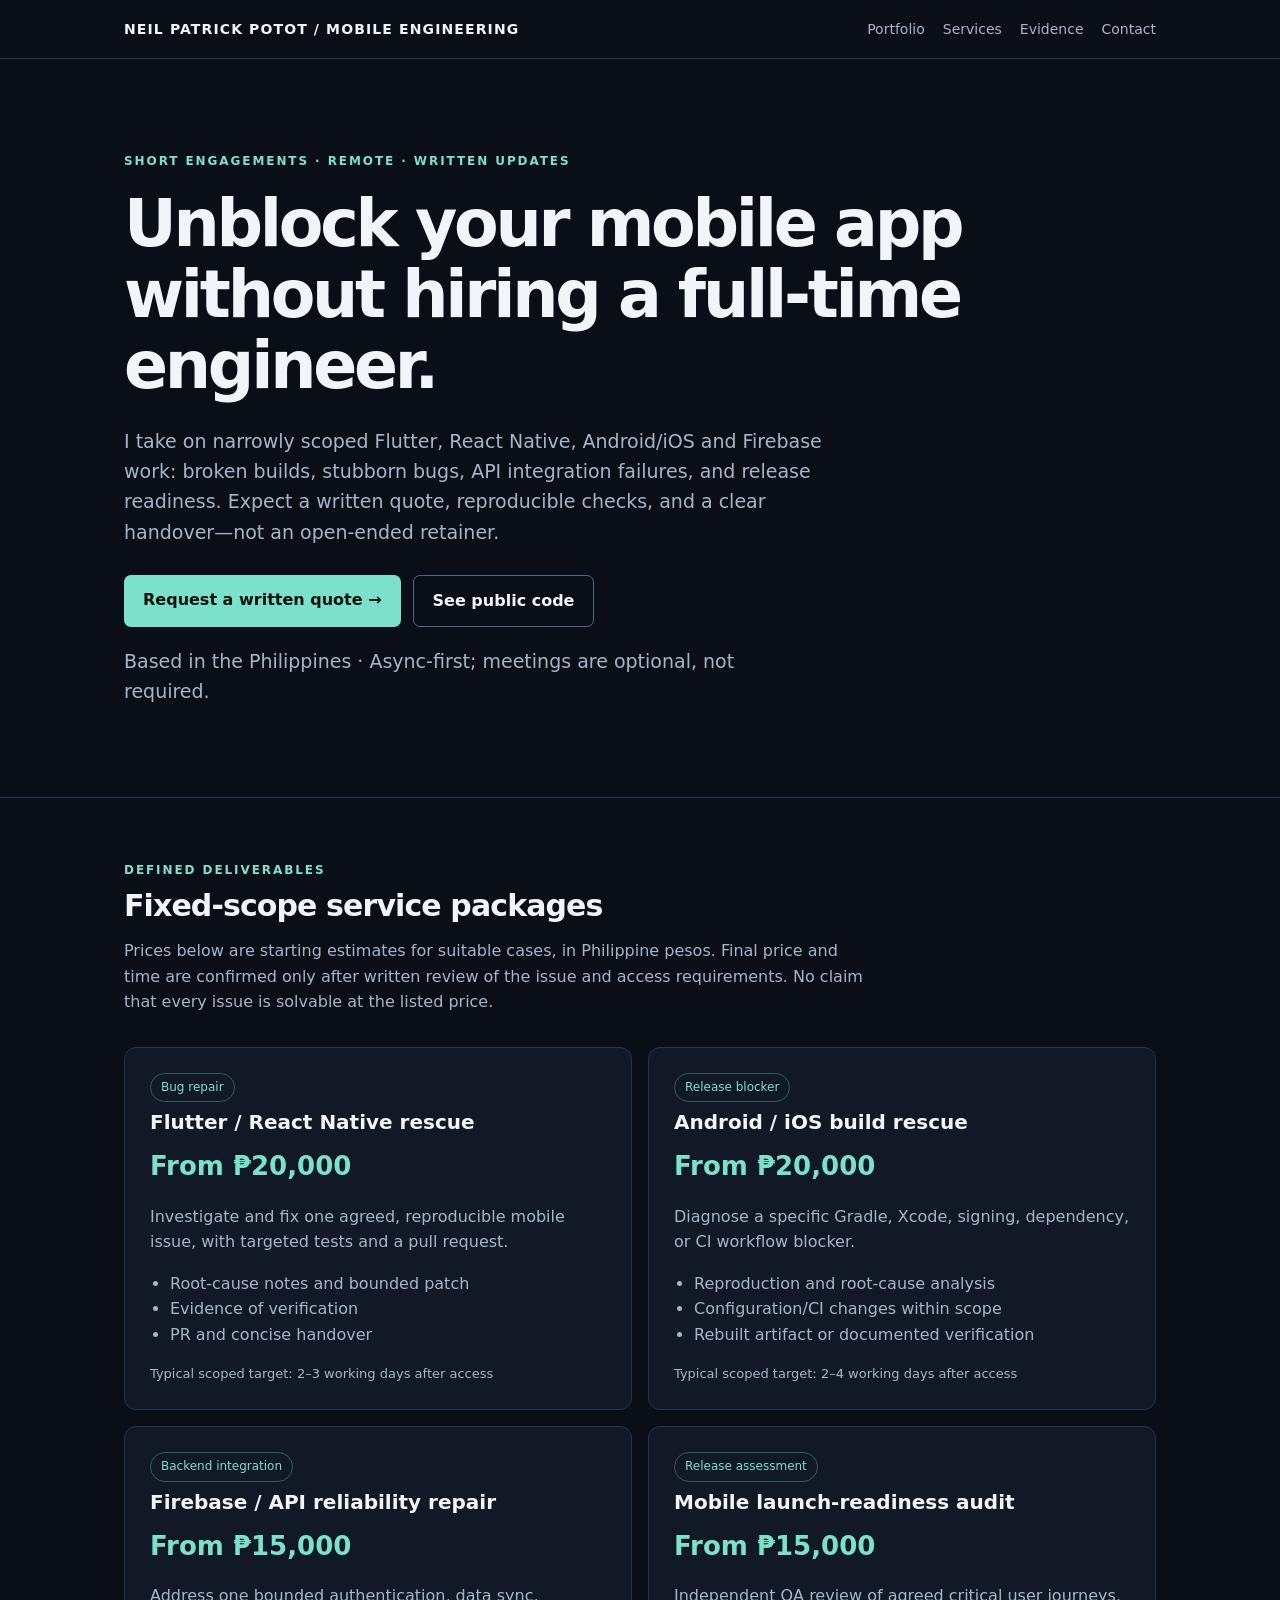
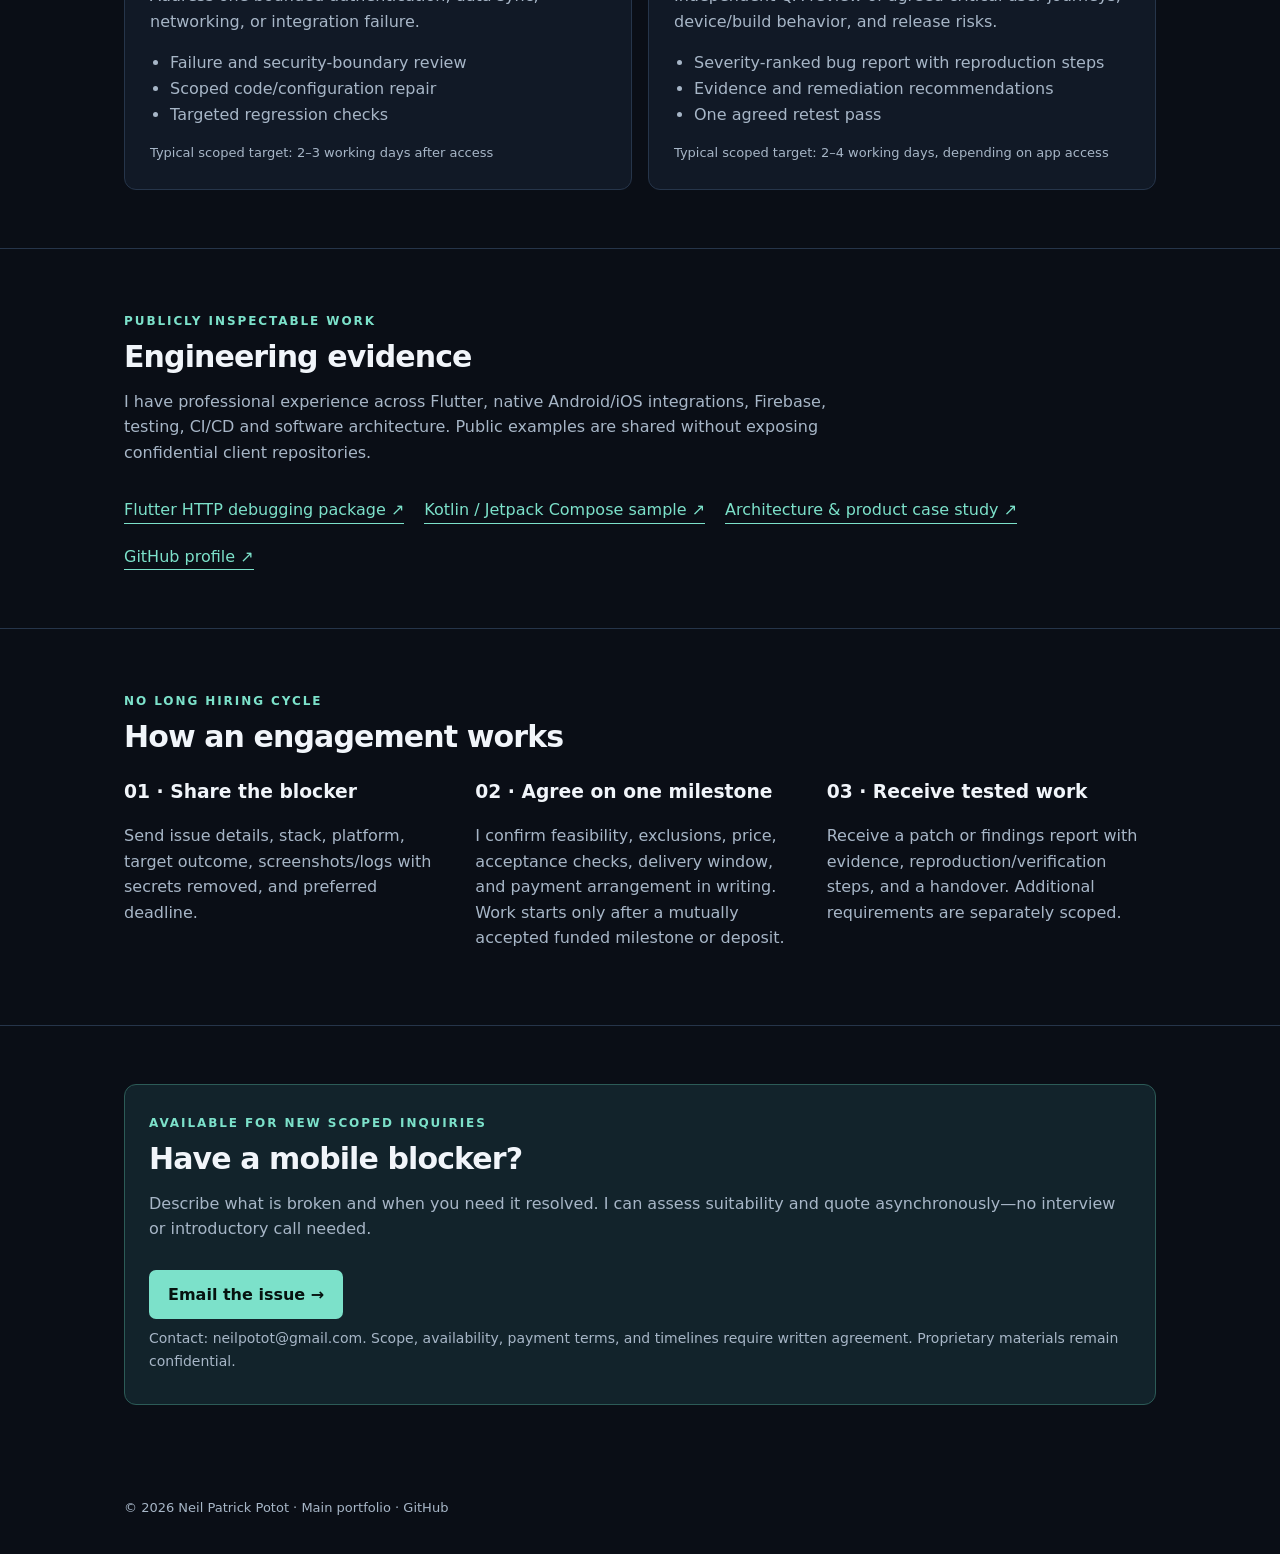
==== services.html @ a9162a9f "Add fixed-price mobile engineering service landing page" ====
<!doctype html>
<html lang="en">
<head>
<meta charset="utf-8"><meta name="viewport" content="width=device-width,initial-scale=1">
<title>Mobile App Rescue & Release Services — Neil Patrick Potot</title>
<meta name="description" content="Fixed-scope Flutter, React Native, Firebase and Android/iOS build troubleshooting. Async-first collaboration with written quotes, tested fixes, and clear handovers.">
<meta property="og:title" content="Mobile App Rescue & Release Services — Neil Patrick Potot"><meta property="og:description" content="Fixed-price mobile debugging, release rescue, Firebase/API repairs and launch QA. Written scoping, tested deliverables, no meetings necessary.">
<style>
:root{color-scheme:dark;--bg:#0a0e16;--panel:#111926;--muted:#a7b6c7;--line:#26354a;--accent:#7ce1ca;--white:#f1f5fa}
*{box-sizing:border-box}html{scroll-behavior:smooth}body{margin:0;background:var(--bg);color:var(--white);font:16px/1.6 system-ui,-apple-system,BlinkMacSystemFont,Segoe UI,sans-serif}a{color:inherit;text-decoration:none}a:hover{text-decoration:underline}.wrap{max-width:1080px;margin:auto;padding:0 24px}.top{border-bottom:1px solid var(--line);padding:18px 0}.top .wrap{display:flex;justify-content:space-between;gap:20px;align-items:center}.brand{font-size:14px;font-weight:800;letter-spacing:.08em}.topnav{display:flex;gap:18px;font-size:14px;color:var(--muted)}.eyebrow{text-transform:uppercase;letter-spacing:.16em;color:var(--accent);font-size:12px;font-weight:700}.hero{padding:88px 0 72px}.hero h1{font-size:clamp(36px,6vw,65px);max-width:870px;line-height:1.09;letter-spacing:-.05em;margin:16px 0 24px}.hero p{font-size:19px;max-width:700px;color:var(--muted)}.buttons{display:flex;gap:12px;flex-wrap:wrap;margin-top:28px}.button{display:inline-block;background:var(--accent);color:#06120f!important;border-radius:7px;padding:12px 19px;font-weight:800}.button.alt{background:transparent;color:var(--white)!important;border:1px solid #57687d}.section{padding:58px 0;border-top:1px solid var(--line)}.section h2{font-size:30px;letter-spacing:-.03em;margin:0 0 8px}.lead{color:var(--muted);max-width:740px;margin:0 0 32px}.grid{display:grid;grid-template-columns:repeat(2,minmax(0,1fr));gap:16px}.service{padding:25px;background:var(--panel);border:1px solid var(--line);border-radius:12px}.service h3{font-size:20px;margin:4px 0 8px}.price{color:var(--accent);font-size:26px;font-weight:800}.service p,.service li{color:var(--muted)}.service ul{padding-left:20px}.meta{color:var(--muted);font-size:13px}.pill{display:inline-block;border:1px solid #345e58;border-radius:30px;color:var(--accent);font-size:12px;padding:4px 10px}.proof{display:flex;gap:20px;flex-wrap:wrap}.proof a{border-bottom:1px solid var(--accent);color:var(--accent)}.steps{display:grid;grid-template-columns:repeat(3,1fr);gap:22px}.steps p{color:var(--muted)}.steps h3{margin:8px 0}.callout{background:#12232b;border:1px solid #2c5b57;padding:24px;border-radius:12px}.callout p{margin:8px 0;color:var(--muted)}.footer{padding:35px 0;color:var(--muted);font-size:13px}.small{color:var(--muted);font-size:14px} :focus-visible{outline:3px solid var(--accent);outline-offset:3px}
@media(max-width:700px){.hero{padding:62px 0 50px}.grid,.steps{grid-template-columns:1fr}.topnav{gap:12px}.top .wrap{align-items:flex-start;flex-direction:column}.section{padding:38px 0}}
</style>
</head>
<body>
<header class="top"><div class="wrap"><a href="/" class="brand">NEIL PATRICK POTOT / MOBILE ENGINEERING</a><nav class="topnav" aria-label="Navigation"><a href="/">Portfolio</a><a href="#services">Services</a><a href="#proof">Evidence</a><a href="#contact">Contact</a></nav></div></header>
<main>
<section class="hero"><div class="wrap"><span class="eyebrow">Short engagements · Remote · Written updates</span><h1>Unblock your mobile app without hiring a full-time engineer.</h1><p>I take on narrowly scoped Flutter, React Native, Android/iOS and Firebase work: broken builds, stubborn bugs, API integration failures, and release readiness. Expect a written quote, reproducible checks, and a clear handover—not an open-ended retainer.</p><div class="buttons"><a class="button" href="mailto:neilpotot@gmail.com?subject=Mobile%20engineering%20project%20inquiry&body=Hi%20Neil%2C%0A%0AApp%20stack%3A%20%0AIssue%20or%20goal%3A%20%0AError%20message%20or%20reproduction%20steps%3A%20%0ADesired%20deadline%3A%20%0ABudget%20range%3A%20%0A">Request a written quote →</a><a class="button alt" href="https://github.com/Nei1eveN" rel="noopener noreferrer">See public code</a></div><p class="small">Based in the Philippines · Async-first; meetings are optional, not required.</p></div></section>
<section id="services" class="section"><div class="wrap"><span class="eyebrow">Defined deliverables</span><h2>Fixed-scope service packages</h2><p class="lead">Prices below are starting estimates for suitable cases, in Philippine pesos. Final price and time are confirmed only after written review of the issue and access requirements. No claim that every issue is solvable at the listed price.</p><div class="grid">
<article class="service"><span class="pill">Bug repair</span><h3>Flutter / React Native rescue</h3><div class="price">From ₱20,000</div><p>Investigate and fix one agreed, reproducible mobile issue, with targeted tests and a pull request.</p><ul><li>Root-cause notes and bounded patch</li><li>Evidence of verification</li><li>PR and concise handover</li></ul><div class="meta">Typical scoped target: 2–3 working days after access</div></article>
<article class="service"><span class="pill">Release blocker</span><h3>Android / iOS build rescue</h3><div class="price">From ₱20,000</div><p>Diagnose a specific Gradle, Xcode, signing, dependency, or CI workflow blocker.</p><ul><li>Reproduction and root-cause analysis</li><li>Configuration/CI changes within scope</li><li>Rebuilt artifact or documented verification</li></ul><div class="meta">Typical scoped target: 2–4 working days after access</div></article>
<article class="service"><span class="pill">Backend integration</span><h3>Firebase / API reliability repair</h3><div class="price">From ₱15,000</div><p>Address one bounded authentication, data sync, networking, or integration failure.</p><ul><li>Failure and security-boundary review</li><li>Scoped code/configuration repair</li><li>Targeted regression checks</li></ul><div class="meta">Typical scoped target: 2–3 working days after access</div></article>
<article class="service"><span class="pill">Release assessment</span><h3>Mobile launch-readiness audit</h3><div class="price">From ₱15,000</div><p>Independent QA review of agreed critical user journeys, device/build behavior, and release risks.</p><ul><li>Severity-ranked bug report with reproduction steps</li><li>Evidence and remediation recommendations</li><li>One agreed retest pass</li></ul><div class="meta">Typical scoped target: 2–4 working days, depending on app access</div></article>
</div></div></section>
<section id="proof" class="section"><div class="wrap"><span class="eyebrow">Publicly inspectable work</span><h2>Engineering evidence</h2><p class="lead">I have professional experience across Flutter, native Android/iOS integrations, Firebase, testing, CI/CD and software architecture. Public examples are shared without exposing confidential client repositories.</p><div class="proof"><a href="https://github.com/Nei1eveN/network_inspector" rel="noopener noreferrer">Flutter HTTP debugging package ↗</a><a href="https://github.com/Nei1eveN/Weather-with-Compose" rel="noopener noreferrer">Kotlin / Jetpack Compose sample ↗</a><a href="/" >Architecture & product case study ↗</a><a href="https://github.com/Nei1eveN" rel="noopener noreferrer">GitHub profile ↗</a></div></div></section>
<section class="section"><div class="wrap"><span class="eyebrow">No long hiring cycle</span><h2>How an engagement works</h2><div class="steps"><div><h3>01 · Share the blocker</h3><p>Send issue details, stack, platform, target outcome, screenshots/logs with secrets removed, and preferred deadline.</p></div><div><h3>02 · Agree on one milestone</h3><p>I confirm feasibility, exclusions, price, acceptance checks, delivery window, and payment arrangement in writing. Work starts only after a mutually accepted funded milestone or deposit.</p></div><div><h3>03 · Receive tested work</h3><p>Receive a patch or findings report with evidence, reproduction/verification steps, and a handover. Additional requirements are separately scoped.</p></div></div></div></section>
<section id="contact" class="section"><div class="wrap"><div class="callout"><span class="eyebrow">Available for new scoped inquiries</span><h2>Have a mobile blocker?</h2><p>Describe what is broken and when you need it resolved. I can assess suitability and quote asynchronously—no interview or introductory call needed.</p><div class="buttons"><a class="button" href="mailto:neilpotot@gmail.com?subject=Fixed-price%20mobile%20repair%20inquiry">Email the issue →</a></div><p class="small">Contact: neilpotot@gmail.com. Scope, availability, payment terms, and timelines require written agreement. Proprietary materials remain confidential.</p></div></div></section>
</main><footer class="footer"><div class="wrap">© 2026 Neil Patrick Potot · <a href="/">Main portfolio</a> · <a href="https://github.com/Nei1eveN">GitHub</a></div></footer>
</body></html>
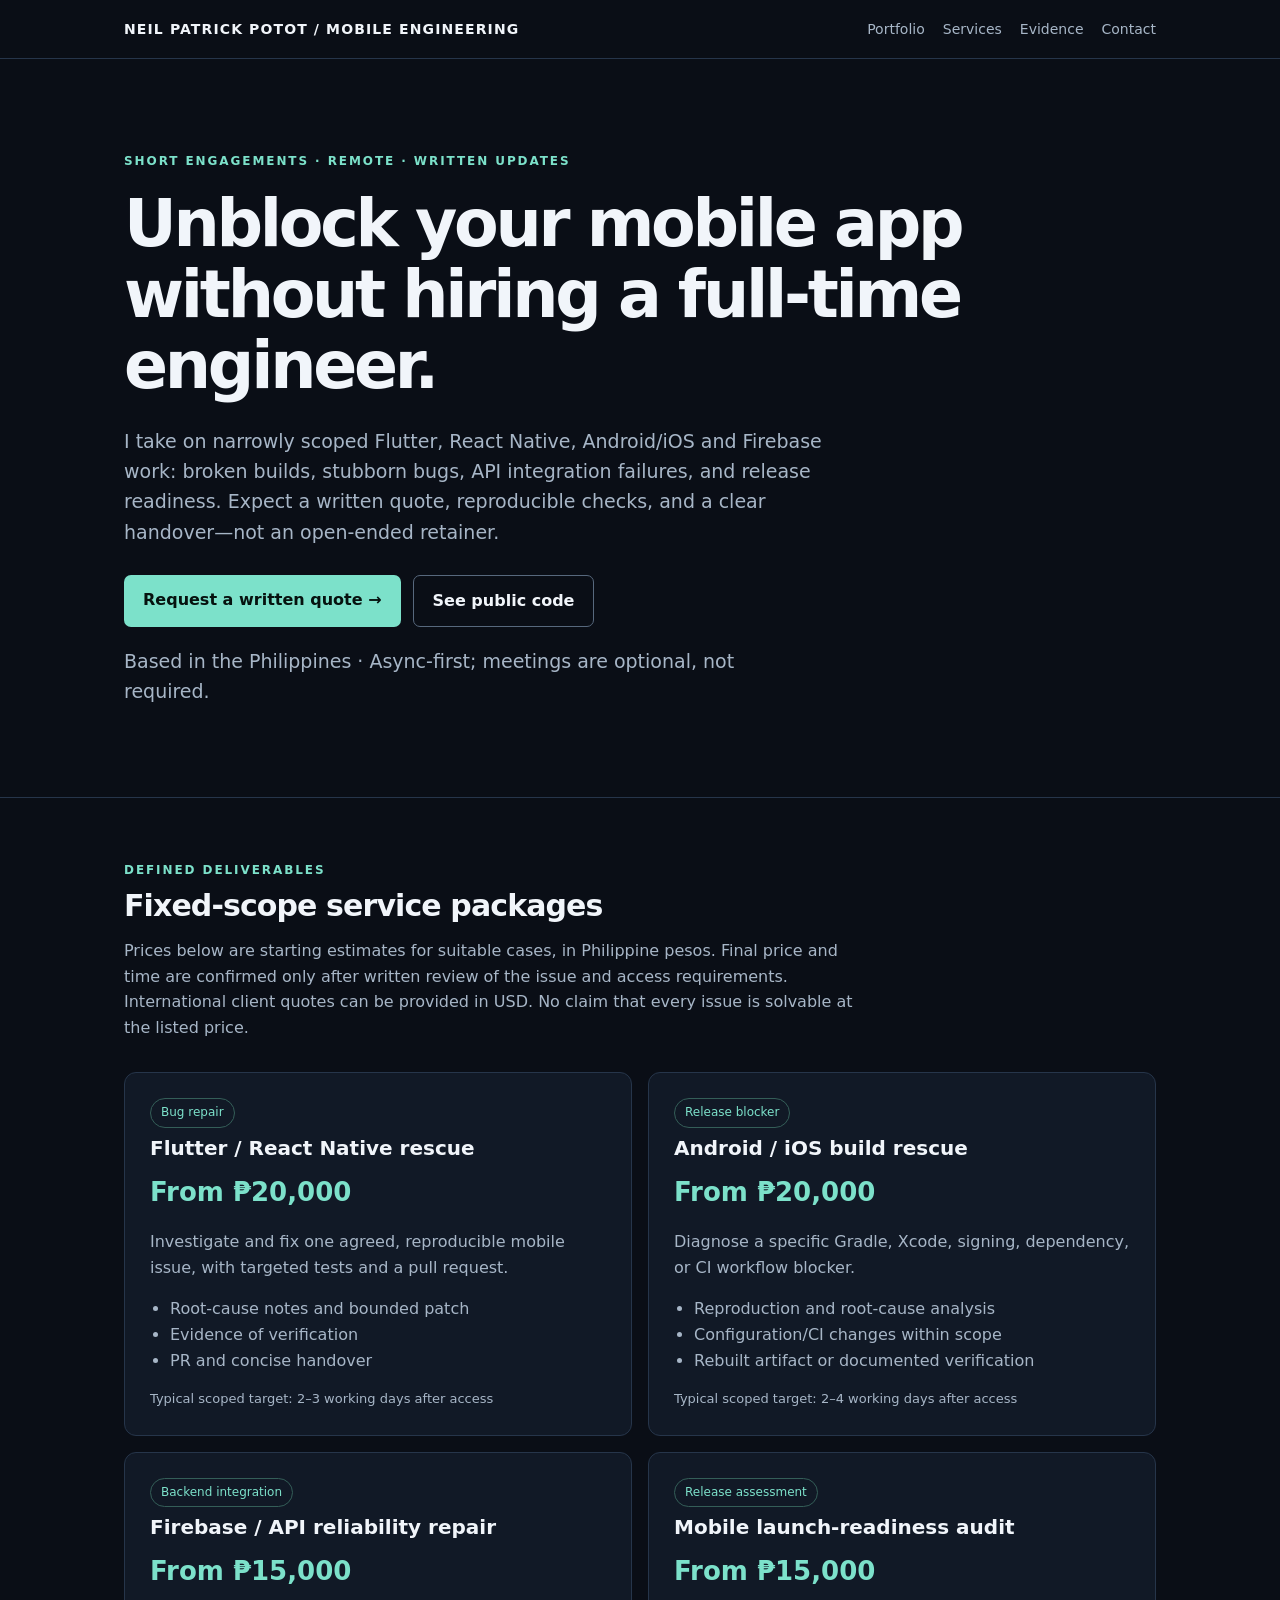
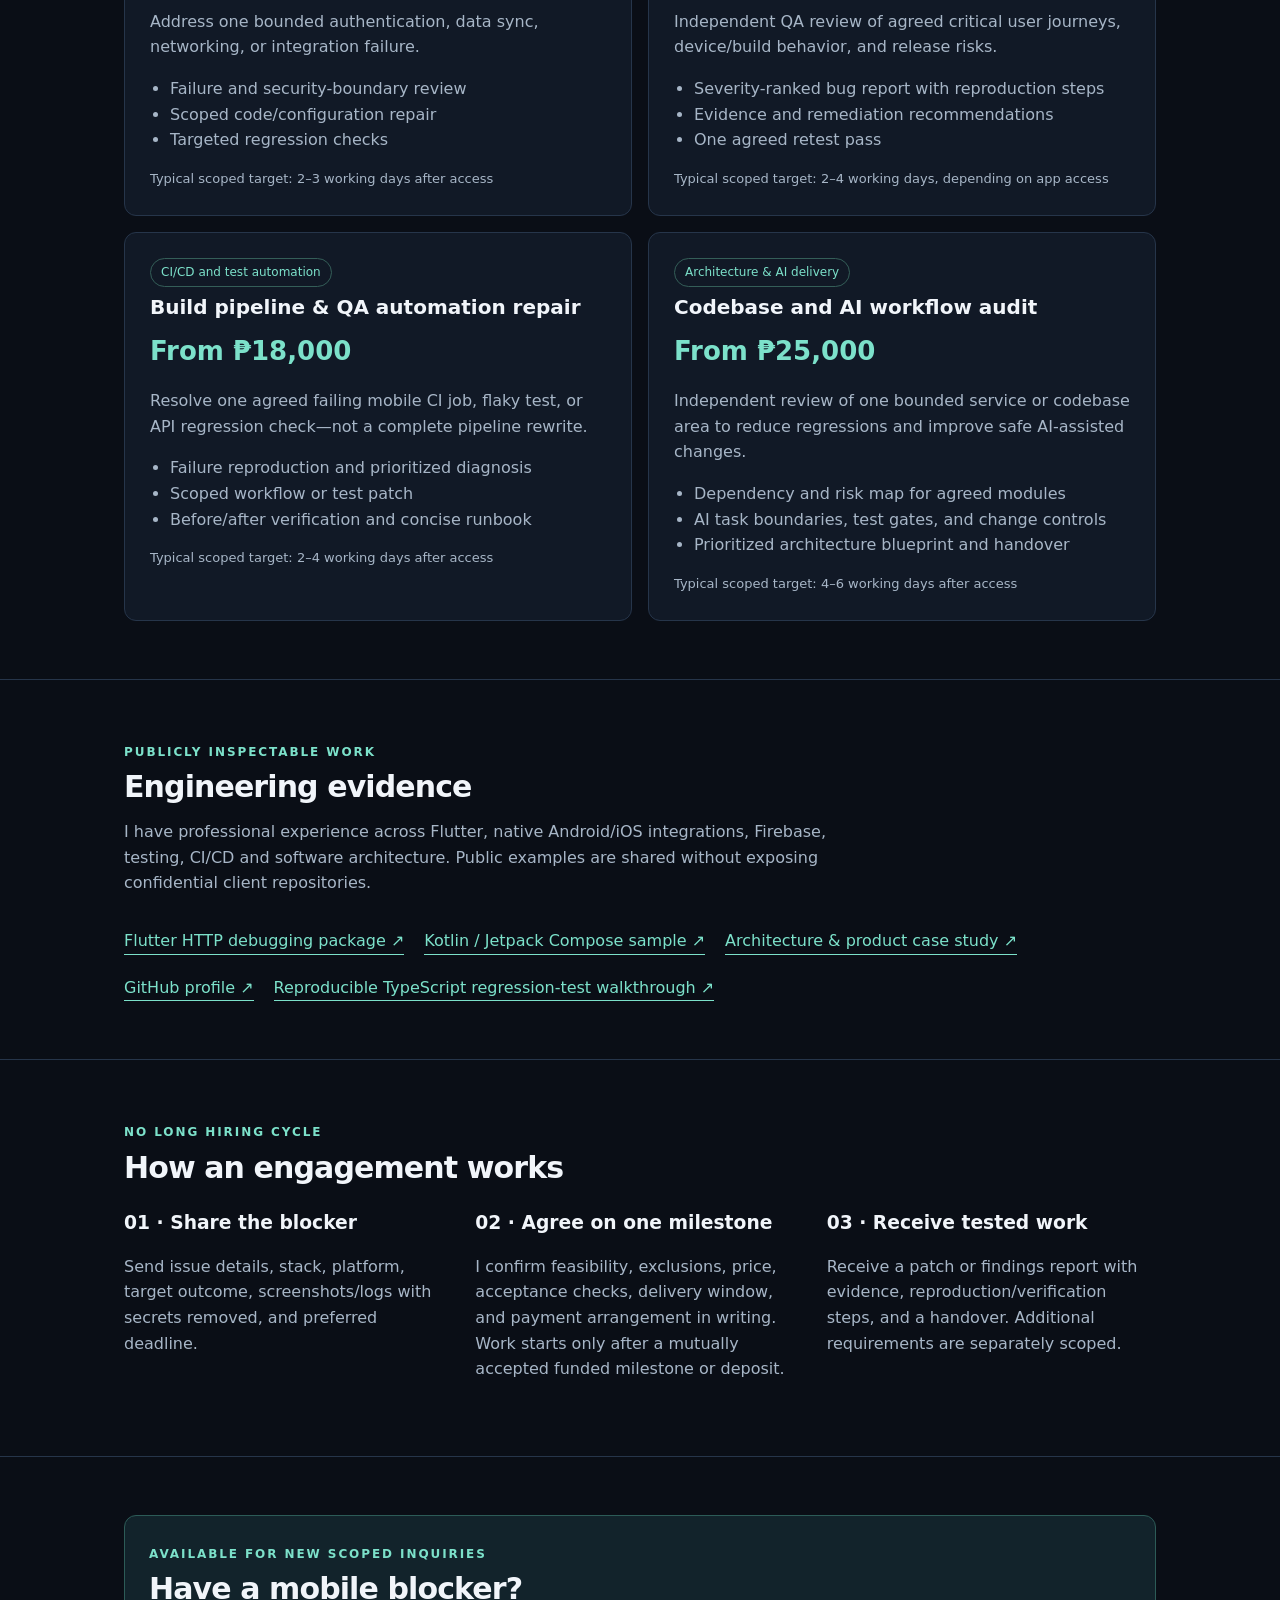
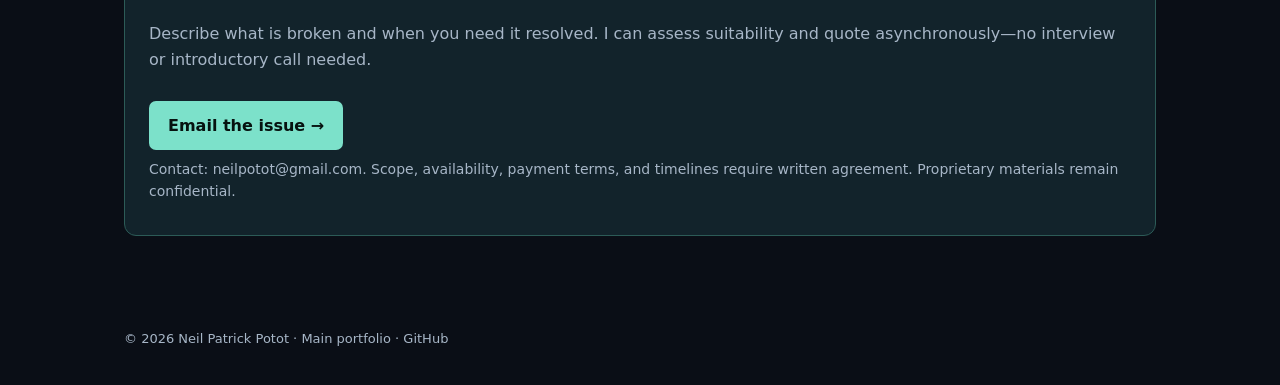
==== commit e9ff4320: "Add bounded CI, QA, and AI architecture audit services" ====
--- a/services.html
+++ b/services.html
@@ -15,13 +15,15 @@
 <header class="top"><div class="wrap"><a href="/" class="brand">NEIL PATRICK POTOT / MOBILE ENGINEERING</a><nav class="topnav" aria-label="Navigation"><a href="/">Portfolio</a><a href="#services">Services</a><a href="#proof">Evidence</a><a href="#contact">Contact</a></nav></div></header>
 <main>
 <section class="hero"><div class="wrap"><span class="eyebrow">Short engagements · Remote · Written updates</span><h1>Unblock your mobile app without hiring a full-time engineer.</h1><p>I take on narrowly scoped Flutter, React Native, Android/iOS and Firebase work: broken builds, stubborn bugs, API integration failures, and release readiness. Expect a written quote, reproducible checks, and a clear handover—not an open-ended retainer.</p><div class="buttons"><a class="button" href="mailto:neilpotot@gmail.com?subject=Mobile%20engineering%20project%20inquiry&body=Hi%20Neil%2C%0A%0AApp%20stack%3A%20%0AIssue%20or%20goal%3A%20%0AError%20message%20or%20reproduction%20steps%3A%20%0ADesired%20deadline%3A%20%0ABudget%20range%3A%20%0A">Request a written quote →</a><a class="button alt" href="https://github.com/Nei1eveN" rel="noopener noreferrer">See public code</a></div><p class="small">Based in the Philippines · Async-first; meetings are optional, not required.</p></div></section>
-<section id="services" class="section"><div class="wrap"><span class="eyebrow">Defined deliverables</span><h2>Fixed-scope service packages</h2><p class="lead">Prices below are starting estimates for suitable cases, in Philippine pesos. Final price and time are confirmed only after written review of the issue and access requirements. No claim that every issue is solvable at the listed price.</p><div class="grid">
+<section id="services" class="section"><div class="wrap"><span class="eyebrow">Defined deliverables</span><h2>Fixed-scope service packages</h2><p class="lead">Prices below are starting estimates for suitable cases, in Philippine pesos. Final price and time are confirmed only after written review of the issue and access requirements. International client quotes can be provided in USD. No claim that every issue is solvable at the listed price.</p><div class="grid">
 <article class="service"><span class="pill">Bug repair</span><h3>Flutter / React Native rescue</h3><div class="price">From ₱20,000</div><p>Investigate and fix one agreed, reproducible mobile issue, with targeted tests and a pull request.</p><ul><li>Root-cause notes and bounded patch</li><li>Evidence of verification</li><li>PR and concise handover</li></ul><div class="meta">Typical scoped target: 2–3 working days after access</div></article>
 <article class="service"><span class="pill">Release blocker</span><h3>Android / iOS build rescue</h3><div class="price">From ₱20,000</div><p>Diagnose a specific Gradle, Xcode, signing, dependency, or CI workflow blocker.</p><ul><li>Reproduction and root-cause analysis</li><li>Configuration/CI changes within scope</li><li>Rebuilt artifact or documented verification</li></ul><div class="meta">Typical scoped target: 2–4 working days after access</div></article>
 <article class="service"><span class="pill">Backend integration</span><h3>Firebase / API reliability repair</h3><div class="price">From ₱15,000</div><p>Address one bounded authentication, data sync, networking, or integration failure.</p><ul><li>Failure and security-boundary review</li><li>Scoped code/configuration repair</li><li>Targeted regression checks</li></ul><div class="meta">Typical scoped target: 2–3 working days after access</div></article>
 <article class="service"><span class="pill">Release assessment</span><h3>Mobile launch-readiness audit</h3><div class="price">From ₱15,000</div><p>Independent QA review of agreed critical user journeys, device/build behavior, and release risks.</p><ul><li>Severity-ranked bug report with reproduction steps</li><li>Evidence and remediation recommendations</li><li>One agreed retest pass</li></ul><div class="meta">Typical scoped target: 2–4 working days, depending on app access</div></article>
+<article class="service"><span class="pill">CI/CD and test automation</span><h3>Build pipeline &amp; QA automation repair</h3><div class="price">From ₱18,000</div><p>Resolve one agreed failing mobile CI job, flaky test, or API regression check—not a complete pipeline rewrite.</p><ul><li>Failure reproduction and prioritized diagnosis</li><li>Scoped workflow or test patch</li><li>Before/after verification and concise runbook</li></ul><div class="meta">Typical scoped target: 2–4 working days after access</div></article>
+<article class="service"><span class="pill">Architecture &amp; AI delivery</span><h3>Codebase and AI workflow audit</h3><div class="price">From ₱25,000</div><p>Independent review of one bounded service or codebase area to reduce regressions and improve safe AI-assisted changes.</p><ul><li>Dependency and risk map for agreed modules</li><li>AI task boundaries, test gates, and change controls</li><li>Prioritized architecture blueprint and handover</li></ul><div class="meta">Typical scoped target: 4–6 working days after access</div></article>
 </div></div></section>
-<section id="proof" class="section"><div class="wrap"><span class="eyebrow">Publicly inspectable work</span><h2>Engineering evidence</h2><p class="lead">I have professional experience across Flutter, native Android/iOS integrations, Firebase, testing, CI/CD and software architecture. Public examples are shared without exposing confidential client repositories.</p><div class="proof"><a href="https://github.com/Nei1eveN/network_inspector" rel="noopener noreferrer">Flutter HTTP debugging package ↗</a><a href="https://github.com/Nei1eveN/Weather-with-Compose" rel="noopener noreferrer">Kotlin / Jetpack Compose sample ↗</a><a href="/" >Architecture & product case study ↗</a><a href="https://github.com/Nei1eveN" rel="noopener noreferrer">GitHub profile ↗</a></div></div></section>
+<section id="proof" class="section"><div class="wrap"><span class="eyebrow">Publicly inspectable work</span><h2>Engineering evidence</h2><p class="lead">I have professional experience across Flutter, native Android/iOS integrations, Firebase, testing, CI/CD and software architecture. Public examples are shared without exposing confidential client repositories.</p><div class="proof"><a href="https://github.com/Nei1eveN/network_inspector" rel="noopener noreferrer">Flutter HTTP debugging package ↗</a><a href="https://github.com/Nei1eveN/Weather-with-Compose" rel="noopener noreferrer">Kotlin / Jetpack Compose sample ↗</a><a href="/" >Architecture & product case study ↗</a><a href="https://github.com/Nei1eveN" rel="noopener noreferrer">GitHub profile ↗</a><a href="https://gist.github.com/Nei1eveN/249fe51c0214c283dc2c74936aa9841d" rel="noopener noreferrer">Reproducible TypeScript regression-test walkthrough ↗</a></div></div></section>
 <section class="section"><div class="wrap"><span class="eyebrow">No long hiring cycle</span><h2>How an engagement works</h2><div class="steps"><div><h3>01 · Share the blocker</h3><p>Send issue details, stack, platform, target outcome, screenshots/logs with secrets removed, and preferred deadline.</p></div><div><h3>02 · Agree on one milestone</h3><p>I confirm feasibility, exclusions, price, acceptance checks, delivery window, and payment arrangement in writing. Work starts only after a mutually accepted funded milestone or deposit.</p></div><div><h3>03 · Receive tested work</h3><p>Receive a patch or findings report with evidence, reproduction/verification steps, and a handover. Additional requirements are separately scoped.</p></div></div></div></section>
 <section id="contact" class="section"><div class="wrap"><div class="callout"><span class="eyebrow">Available for new scoped inquiries</span><h2>Have a mobile blocker?</h2><p>Describe what is broken and when you need it resolved. I can assess suitability and quote asynchronously—no interview or introductory call needed.</p><div class="buttons"><a class="button" href="mailto:neilpotot@gmail.com?subject=Fixed-price%20mobile%20repair%20inquiry">Email the issue →</a></div><p class="small">Contact: neilpotot@gmail.com. Scope, availability, payment terms, and timelines require written agreement. Proprietary materials remain confidential.</p></div></div></section>
 </main><footer class="footer"><div class="wrap">© 2026 Neil Patrick Potot · <a href="/">Main portfolio</a> · <a href="https://github.com/Nei1eveN">GitHub</a></div></footer>
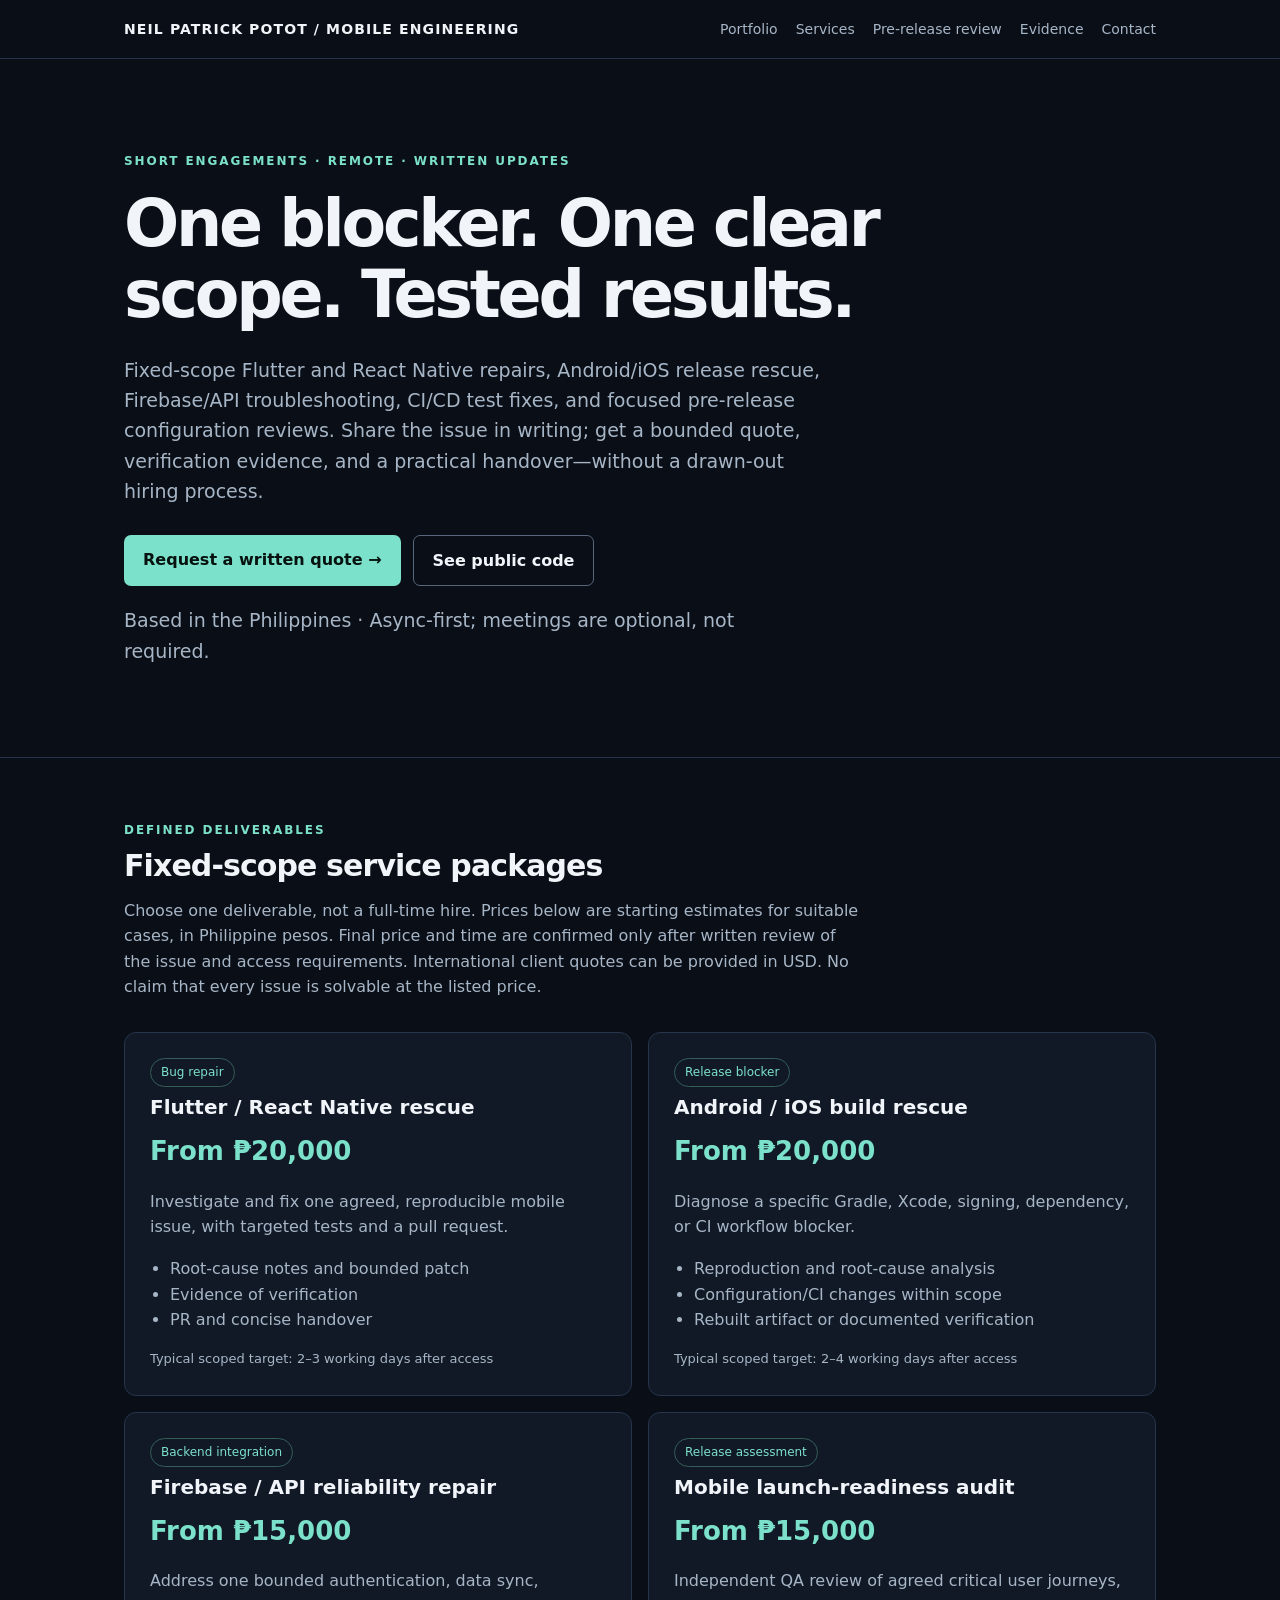
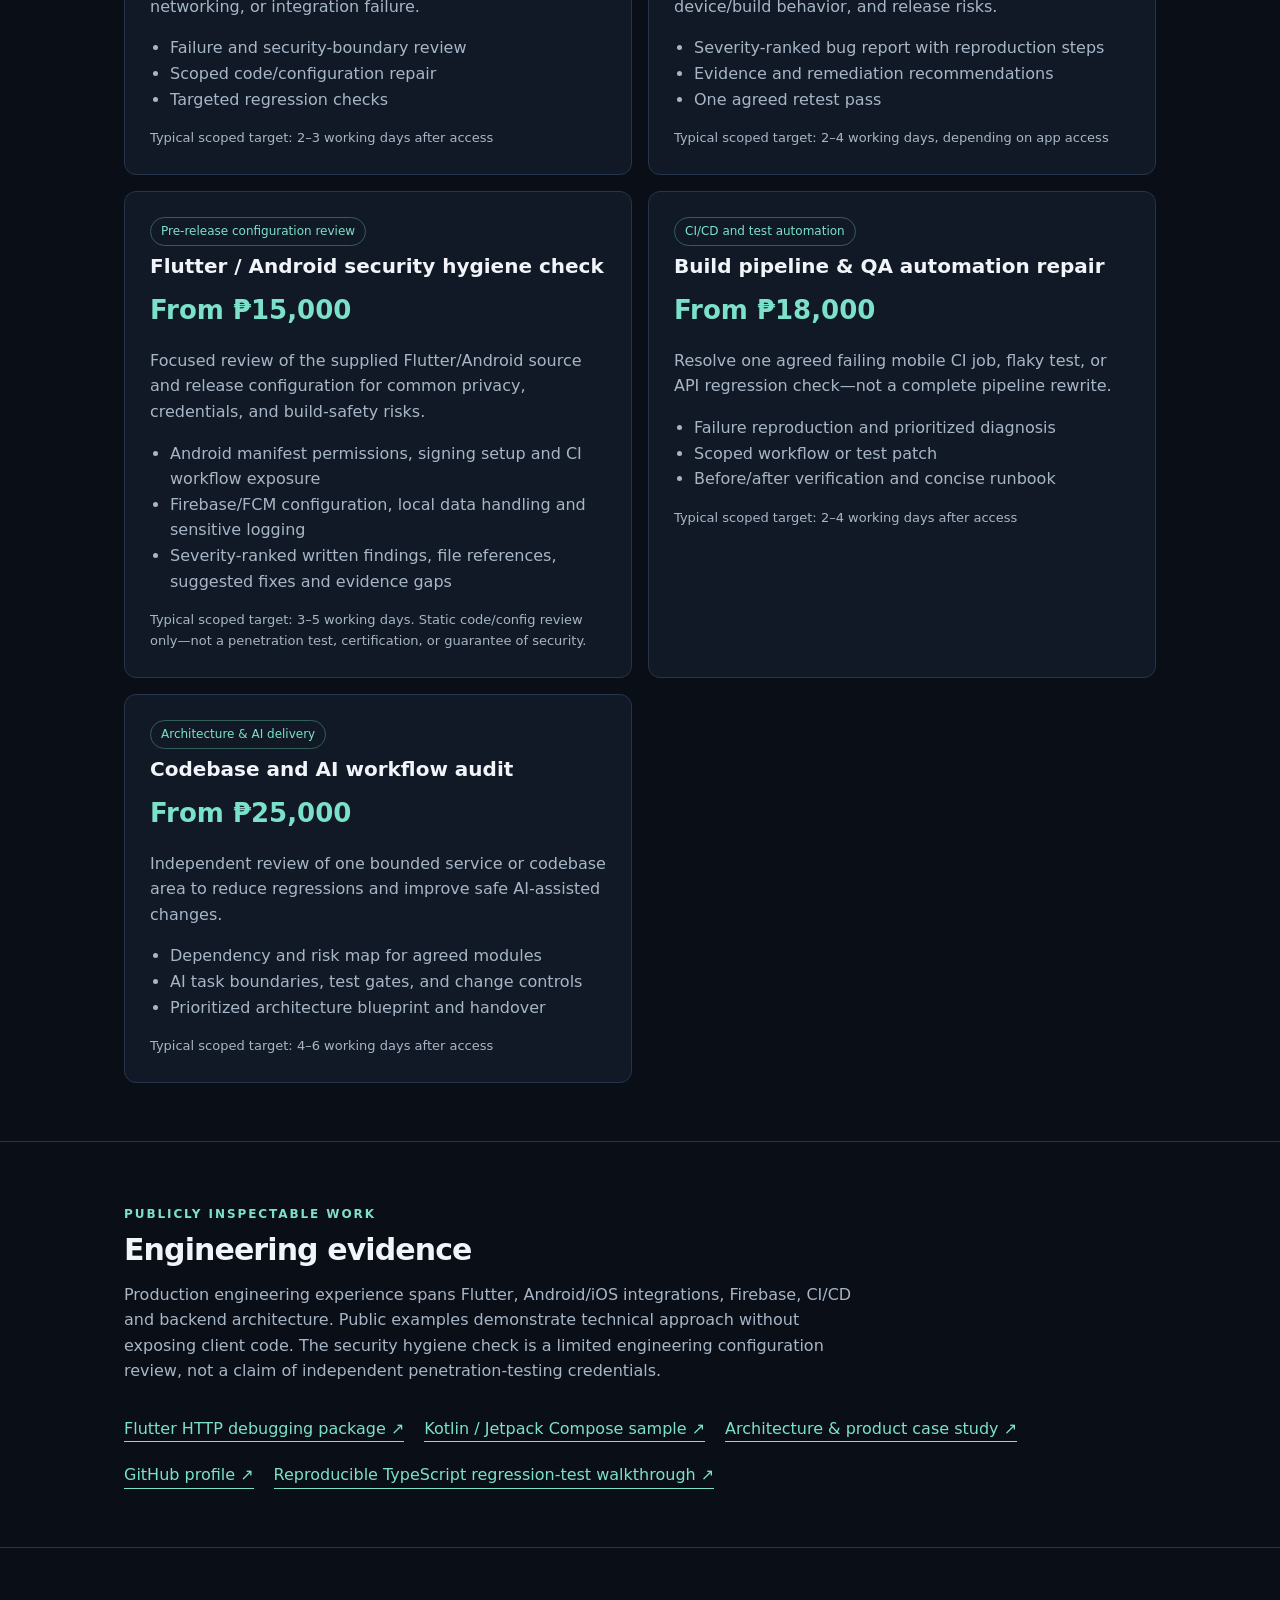
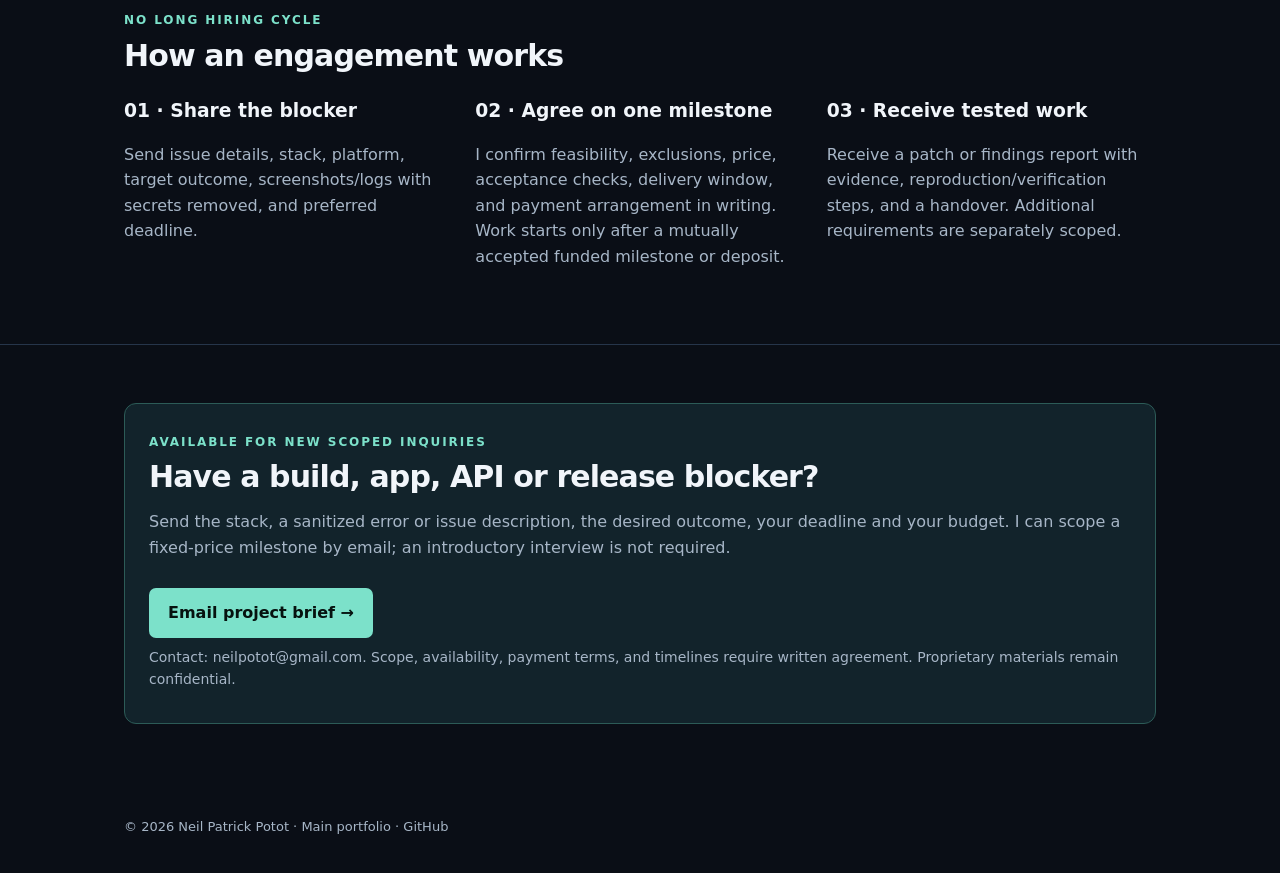
==== commit a8a80f9b: "Add scoped Flutter Android configuration review and clarify offers" ====
--- a/services.html
+++ b/services.html
@@ -2,29 +2,30 @@
 <html lang="en">
 <head>
 <meta charset="utf-8"><meta name="viewport" content="width=device-width,initial-scale=1">
-<title>Mobile App Rescue & Release Services — Neil Patrick Potot</title>
-<meta name="description" content="Fixed-scope Flutter, React Native, Firebase and Android/iOS build troubleshooting. Async-first collaboration with written quotes, tested fixes, and clear handovers.">
-<meta property="og:title" content="Mobile App Rescue & Release Services — Neil Patrick Potot"><meta property="og:description" content="Fixed-price mobile debugging, release rescue, Firebase/API repairs and launch QA. Written scoping, tested deliverables, no meetings necessary.">
+<title>Fixed-Price Flutter, Android, CI/CD &amp; API Engineering — Neil Patrick Potot</title>
+<meta name="description" content="Fixed-price Flutter, Android, Firebase/API, CI/CD and mobile launch-readiness services. Short remote projects, written quotes, tested fixes and handovers.">
+<meta property="og:title" content="Fixed-Price Flutter, Android &amp; CI/CD Services — Neil Patrick Potot"><meta property="og:description" content="Short-scope mobile, CI/CD, Firebase/API and pre-release configuration reviews. Written scoping, documented results, async collaboration.">
 <style>
 :root{color-scheme:dark;--bg:#0a0e16;--panel:#111926;--muted:#a7b6c7;--line:#26354a;--accent:#7ce1ca;--white:#f1f5fa}
-*{box-sizing:border-box}html{scroll-behavior:smooth}body{margin:0;background:var(--bg);color:var(--white);font:16px/1.6 system-ui,-apple-system,BlinkMacSystemFont,Segoe UI,sans-serif}a{color:inherit;text-decoration:none}a:hover{text-decoration:underline}.wrap{max-width:1080px;margin:auto;padding:0 24px}.top{border-bottom:1px solid var(--line);padding:18px 0}.top .wrap{display:flex;justify-content:space-between;gap:20px;align-items:center}.brand{font-size:14px;font-weight:800;letter-spacing:.08em}.topnav{display:flex;gap:18px;font-size:14px;color:var(--muted)}.eyebrow{text-transform:uppercase;letter-spacing:.16em;color:var(--accent);font-size:12px;font-weight:700}.hero{padding:88px 0 72px}.hero h1{font-size:clamp(36px,6vw,65px);max-width:870px;line-height:1.09;letter-spacing:-.05em;margin:16px 0 24px}.hero p{font-size:19px;max-width:700px;color:var(--muted)}.buttons{display:flex;gap:12px;flex-wrap:wrap;margin-top:28px}.button{display:inline-block;background:var(--accent);color:#06120f!important;border-radius:7px;padding:12px 19px;font-weight:800}.button.alt{background:transparent;color:var(--white)!important;border:1px solid #57687d}.section{padding:58px 0;border-top:1px solid var(--line)}.section h2{font-size:30px;letter-spacing:-.03em;margin:0 0 8px}.lead{color:var(--muted);max-width:740px;margin:0 0 32px}.grid{display:grid;grid-template-columns:repeat(2,minmax(0,1fr));gap:16px}.service{padding:25px;background:var(--panel);border:1px solid var(--line);border-radius:12px}.service h3{font-size:20px;margin:4px 0 8px}.price{color:var(--accent);font-size:26px;font-weight:800}.service p,.service li{color:var(--muted)}.service ul{padding-left:20px}.meta{color:var(--muted);font-size:13px}.pill{display:inline-block;border:1px solid #345e58;border-radius:30px;color:var(--accent);font-size:12px;padding:4px 10px}.proof{display:flex;gap:20px;flex-wrap:wrap}.proof a{border-bottom:1px solid var(--accent);color:var(--accent)}.steps{display:grid;grid-template-columns:repeat(3,1fr);gap:22px}.steps p{color:var(--muted)}.steps h3{margin:8px 0}.callout{background:#12232b;border:1px solid #2c5b57;padding:24px;border-radius:12px}.callout p{margin:8px 0;color:var(--muted)}.footer{padding:35px 0;color:var(--muted);font-size:13px}.small{color:var(--muted);font-size:14px} :focus-visible{outline:3px solid var(--accent);outline-offset:3px}
+*{box-sizing:border-box}html{scroll-behavior:smooth}body{margin:0;background:var(--bg);color:var(--white);font:16px/1.6 system-ui,-apple-system,BlinkMacSystemFont,Segoe UI,sans-serif}a{color:inherit;text-decoration:none}a:hover{text-decoration:underline}.wrap{max-width:1080px;margin:auto;padding:0 24px}.top{border-bottom:1px solid var(--line);padding:18px 0}.top .wrap{display:flex;justify-content:space-between;gap:20px;align-items:center}.brand{font-size:14px;font-weight:800;letter-spacing:.08em}.topnav{display:flex;gap:18px;flex-wrap:wrap;font-size:14px;color:var(--muted)}.eyebrow{text-transform:uppercase;letter-spacing:.16em;color:var(--accent);font-size:12px;font-weight:700}.hero{padding:88px 0 72px}.hero h1{font-size:clamp(36px,6vw,65px);max-width:870px;line-height:1.09;letter-spacing:-.05em;margin:16px 0 24px}.hero p{font-size:19px;max-width:700px;color:var(--muted)}.buttons{display:flex;gap:12px;flex-wrap:wrap;margin-top:28px}.button{display:inline-block;background:var(--accent);color:#06120f!important;border-radius:7px;padding:12px 19px;font-weight:800}.button.alt{background:transparent;color:var(--white)!important;border:1px solid #57687d}.section{padding:58px 0;border-top:1px solid var(--line)}.section h2{font-size:30px;letter-spacing:-.03em;margin:0 0 8px}.lead{color:var(--muted);max-width:740px;margin:0 0 32px}.grid{display:grid;grid-template-columns:repeat(2,minmax(0,1fr));gap:16px}.service{padding:25px;background:var(--panel);border:1px solid var(--line);border-radius:12px}.service h3{font-size:20px;margin:4px 0 8px}.price{color:var(--accent);font-size:26px;font-weight:800}.service p,.service li{color:var(--muted)}.service ul{padding-left:20px}.meta{color:var(--muted);font-size:13px}.pill{display:inline-block;border:1px solid #345e58;border-radius:30px;color:var(--accent);font-size:12px;padding:4px 10px}.proof{display:flex;gap:20px;flex-wrap:wrap}.proof a{border-bottom:1px solid var(--accent);color:var(--accent)}.steps{display:grid;grid-template-columns:repeat(3,1fr);gap:22px}.steps p{color:var(--muted)}.steps h3{margin:8px 0}.callout{background:#12232b;border:1px solid #2c5b57;padding:24px;border-radius:12px}.callout p{margin:8px 0;color:var(--muted)}.footer{padding:35px 0;color:var(--muted);font-size:13px}.small{color:var(--muted);font-size:14px} :focus-visible{outline:3px solid var(--accent);outline-offset:3px}
 @media(max-width:700px){.hero{padding:62px 0 50px}.grid,.steps{grid-template-columns:1fr}.topnav{gap:12px}.top .wrap{align-items:flex-start;flex-direction:column}.section{padding:38px 0}}
 </style>
 </head>
 <body>
-<header class="top"><div class="wrap"><a href="/" class="brand">NEIL PATRICK POTOT / MOBILE ENGINEERING</a><nav class="topnav" aria-label="Navigation"><a href="/">Portfolio</a><a href="#services">Services</a><a href="#proof">Evidence</a><a href="#contact">Contact</a></nav></div></header>
+<header class="top"><div class="wrap"><a href="/" class="brand">NEIL PATRICK POTOT / MOBILE ENGINEERING</a><nav class="topnav" aria-label="Navigation"><a href="/">Portfolio</a><a href="#services">Services</a><a href="#security">Pre-release review</a><a href="#proof">Evidence</a><a href="#contact">Contact</a></nav></div></header>
 <main>
-<section class="hero"><div class="wrap"><span class="eyebrow">Short engagements · Remote · Written updates</span><h1>Unblock your mobile app without hiring a full-time engineer.</h1><p>I take on narrowly scoped Flutter, React Native, Android/iOS and Firebase work: broken builds, stubborn bugs, API integration failures, and release readiness. Expect a written quote, reproducible checks, and a clear handover—not an open-ended retainer.</p><div class="buttons"><a class="button" href="mailto:neilpotot@gmail.com?subject=Mobile%20engineering%20project%20inquiry&body=Hi%20Neil%2C%0A%0AApp%20stack%3A%20%0AIssue%20or%20goal%3A%20%0AError%20message%20or%20reproduction%20steps%3A%20%0ADesired%20deadline%3A%20%0ABudget%20range%3A%20%0A">Request a written quote →</a><a class="button alt" href="https://github.com/Nei1eveN" rel="noopener noreferrer">See public code</a></div><p class="small">Based in the Philippines · Async-first; meetings are optional, not required.</p></div></section>
-<section id="services" class="section"><div class="wrap"><span class="eyebrow">Defined deliverables</span><h2>Fixed-scope service packages</h2><p class="lead">Prices below are starting estimates for suitable cases, in Philippine pesos. Final price and time are confirmed only after written review of the issue and access requirements. International client quotes can be provided in USD. No claim that every issue is solvable at the listed price.</p><div class="grid">
+<section class="hero"><div class="wrap"><span class="eyebrow">Short engagements · Remote · Written updates</span><h1>One blocker. One clear scope. Tested results.</h1><p>Fixed-scope Flutter and React Native repairs, Android/iOS release rescue, Firebase/API troubleshooting, CI/CD test fixes, and focused pre-release configuration reviews. Share the issue in writing; get a bounded quote, verification evidence, and a practical handover—without a drawn-out hiring process.</p><div class="buttons"><a class="button" href="mailto:neilpotot@gmail.com?subject=Mobile%20engineering%20project%20inquiry&body=Hi%20Neil%2C%0A%0AApp%20stack%3A%20%0AIssue%20or%20goal%3A%20%0AError%20message%20or%20reproduction%20steps%3A%20%0ADesired%20deadline%3A%20%0ABudget%20range%3A%20%0A">Request a written quote →</a><a class="button alt" href="https://github.com/Nei1eveN" rel="noopener noreferrer">See public code</a></div><p class="small">Based in the Philippines · Async-first; meetings are optional, not required.</p></div></section>
+<section id="services" class="section"><div class="wrap"><span class="eyebrow">Defined deliverables</span><h2>Fixed-scope service packages</h2><p class="lead">Choose one deliverable, not a full-time hire. Prices below are starting estimates for suitable cases, in Philippine pesos. Final price and time are confirmed only after written review of the issue and access requirements. International client quotes can be provided in USD. No claim that every issue is solvable at the listed price.</p><div class="grid">
 <article class="service"><span class="pill">Bug repair</span><h3>Flutter / React Native rescue</h3><div class="price">From ₱20,000</div><p>Investigate and fix one agreed, reproducible mobile issue, with targeted tests and a pull request.</p><ul><li>Root-cause notes and bounded patch</li><li>Evidence of verification</li><li>PR and concise handover</li></ul><div class="meta">Typical scoped target: 2–3 working days after access</div></article>
 <article class="service"><span class="pill">Release blocker</span><h3>Android / iOS build rescue</h3><div class="price">From ₱20,000</div><p>Diagnose a specific Gradle, Xcode, signing, dependency, or CI workflow blocker.</p><ul><li>Reproduction and root-cause analysis</li><li>Configuration/CI changes within scope</li><li>Rebuilt artifact or documented verification</li></ul><div class="meta">Typical scoped target: 2–4 working days after access</div></article>
 <article class="service"><span class="pill">Backend integration</span><h3>Firebase / API reliability repair</h3><div class="price">From ₱15,000</div><p>Address one bounded authentication, data sync, networking, or integration failure.</p><ul><li>Failure and security-boundary review</li><li>Scoped code/configuration repair</li><li>Targeted regression checks</li></ul><div class="meta">Typical scoped target: 2–3 working days after access</div></article>
 <article class="service"><span class="pill">Release assessment</span><h3>Mobile launch-readiness audit</h3><div class="price">From ₱15,000</div><p>Independent QA review of agreed critical user journeys, device/build behavior, and release risks.</p><ul><li>Severity-ranked bug report with reproduction steps</li><li>Evidence and remediation recommendations</li><li>One agreed retest pass</li></ul><div class="meta">Typical scoped target: 2–4 working days, depending on app access</div></article>
+<article class="service" id="security"><span class="pill">Pre-release configuration review</span><h3>Flutter / Android security hygiene check</h3><div class="price">From ₱15,000</div><p>Focused review of the supplied Flutter/Android source and release configuration for common privacy, credentials, and build-safety risks.</p><ul><li>Android manifest permissions, signing setup and CI workflow exposure</li><li>Firebase/FCM configuration, local data handling and sensitive logging</li><li>Severity-ranked written findings, file references, suggested fixes and evidence gaps</li></ul><div class="meta">Typical scoped target: 3–5 working days. Static code/config review only—not a penetration test, certification, or guarantee of security.</div></article>
 <article class="service"><span class="pill">CI/CD and test automation</span><h3>Build pipeline &amp; QA automation repair</h3><div class="price">From ₱18,000</div><p>Resolve one agreed failing mobile CI job, flaky test, or API regression check—not a complete pipeline rewrite.</p><ul><li>Failure reproduction and prioritized diagnosis</li><li>Scoped workflow or test patch</li><li>Before/after verification and concise runbook</li></ul><div class="meta">Typical scoped target: 2–4 working days after access</div></article>
 <article class="service"><span class="pill">Architecture &amp; AI delivery</span><h3>Codebase and AI workflow audit</h3><div class="price">From ₱25,000</div><p>Independent review of one bounded service or codebase area to reduce regressions and improve safe AI-assisted changes.</p><ul><li>Dependency and risk map for agreed modules</li><li>AI task boundaries, test gates, and change controls</li><li>Prioritized architecture blueprint and handover</li></ul><div class="meta">Typical scoped target: 4–6 working days after access</div></article>
 </div></div></section>
-<section id="proof" class="section"><div class="wrap"><span class="eyebrow">Publicly inspectable work</span><h2>Engineering evidence</h2><p class="lead">I have professional experience across Flutter, native Android/iOS integrations, Firebase, testing, CI/CD and software architecture. Public examples are shared without exposing confidential client repositories.</p><div class="proof"><a href="https://github.com/Nei1eveN/network_inspector" rel="noopener noreferrer">Flutter HTTP debugging package ↗</a><a href="https://github.com/Nei1eveN/Weather-with-Compose" rel="noopener noreferrer">Kotlin / Jetpack Compose sample ↗</a><a href="/" >Architecture & product case study ↗</a><a href="https://github.com/Nei1eveN" rel="noopener noreferrer">GitHub profile ↗</a><a href="https://gist.github.com/Nei1eveN/249fe51c0214c283dc2c74936aa9841d" rel="noopener noreferrer">Reproducible TypeScript regression-test walkthrough ↗</a></div></div></section>
+<section id="proof" class="section"><div class="wrap"><span class="eyebrow">Publicly inspectable work</span><h2>Engineering evidence</h2><p class="lead">Production engineering experience spans Flutter, Android/iOS integrations, Firebase, CI/CD and backend architecture. Public examples demonstrate technical approach without exposing client code. The security hygiene check is a limited engineering configuration review, not a claim of independent penetration-testing credentials.</p><div class="proof"><a href="https://github.com/Nei1eveN/network_inspector" rel="noopener noreferrer">Flutter HTTP debugging package ↗</a><a href="https://github.com/Nei1eveN/Weather-with-Compose" rel="noopener noreferrer">Kotlin / Jetpack Compose sample ↗</a><a href="/" >Architecture & product case study ↗</a><a href="https://github.com/Nei1eveN" rel="noopener noreferrer">GitHub profile ↗</a><a href="https://gist.github.com/Nei1eveN/249fe51c0214c283dc2c74936aa9841d" rel="noopener noreferrer">Reproducible TypeScript regression-test walkthrough ↗</a></div></div></section>
 <section class="section"><div class="wrap"><span class="eyebrow">No long hiring cycle</span><h2>How an engagement works</h2><div class="steps"><div><h3>01 · Share the blocker</h3><p>Send issue details, stack, platform, target outcome, screenshots/logs with secrets removed, and preferred deadline.</p></div><div><h3>02 · Agree on one milestone</h3><p>I confirm feasibility, exclusions, price, acceptance checks, delivery window, and payment arrangement in writing. Work starts only after a mutually accepted funded milestone or deposit.</p></div><div><h3>03 · Receive tested work</h3><p>Receive a patch or findings report with evidence, reproduction/verification steps, and a handover. Additional requirements are separately scoped.</p></div></div></div></section>
-<section id="contact" class="section"><div class="wrap"><div class="callout"><span class="eyebrow">Available for new scoped inquiries</span><h2>Have a mobile blocker?</h2><p>Describe what is broken and when you need it resolved. I can assess suitability and quote asynchronously—no interview or introductory call needed.</p><div class="buttons"><a class="button" href="mailto:neilpotot@gmail.com?subject=Fixed-price%20mobile%20repair%20inquiry">Email the issue →</a></div><p class="small">Contact: neilpotot@gmail.com. Scope, availability, payment terms, and timelines require written agreement. Proprietary materials remain confidential.</p></div></div></section>
+<section id="contact" class="section"><div class="wrap"><div class="callout"><span class="eyebrow">Available for new scoped inquiries</span><h2>Have a build, app, API or release blocker?</h2><p>Send the stack, a sanitized error or issue description, the desired outcome, your deadline and your budget. I can scope a fixed-price milestone by email; an introductory interview is not required.</p><div class="buttons"><a class="button" href="mailto:neilpotot@gmail.com?subject=Fixed-price%20engineering%20milestone%20inquiry&amp;body=Hi%20Neil%2C%0A%0AProject%20stack%3A%0AIssue%20or%20goal%3A%0AExpected%20outcome%3A%0ADeadline%3A%0ABudget%20range%3A%0A">Email project brief →</a></div><p class="small">Contact: neilpotot@gmail.com. Scope, availability, payment terms, and timelines require written agreement. Proprietary materials remain confidential.</p></div></div></section>
 </main><footer class="footer"><div class="wrap">© 2026 Neil Patrick Potot · <a href="/">Main portfolio</a> · <a href="https://github.com/Nei1eveN">GitHub</a></div></footer>
 </body></html>
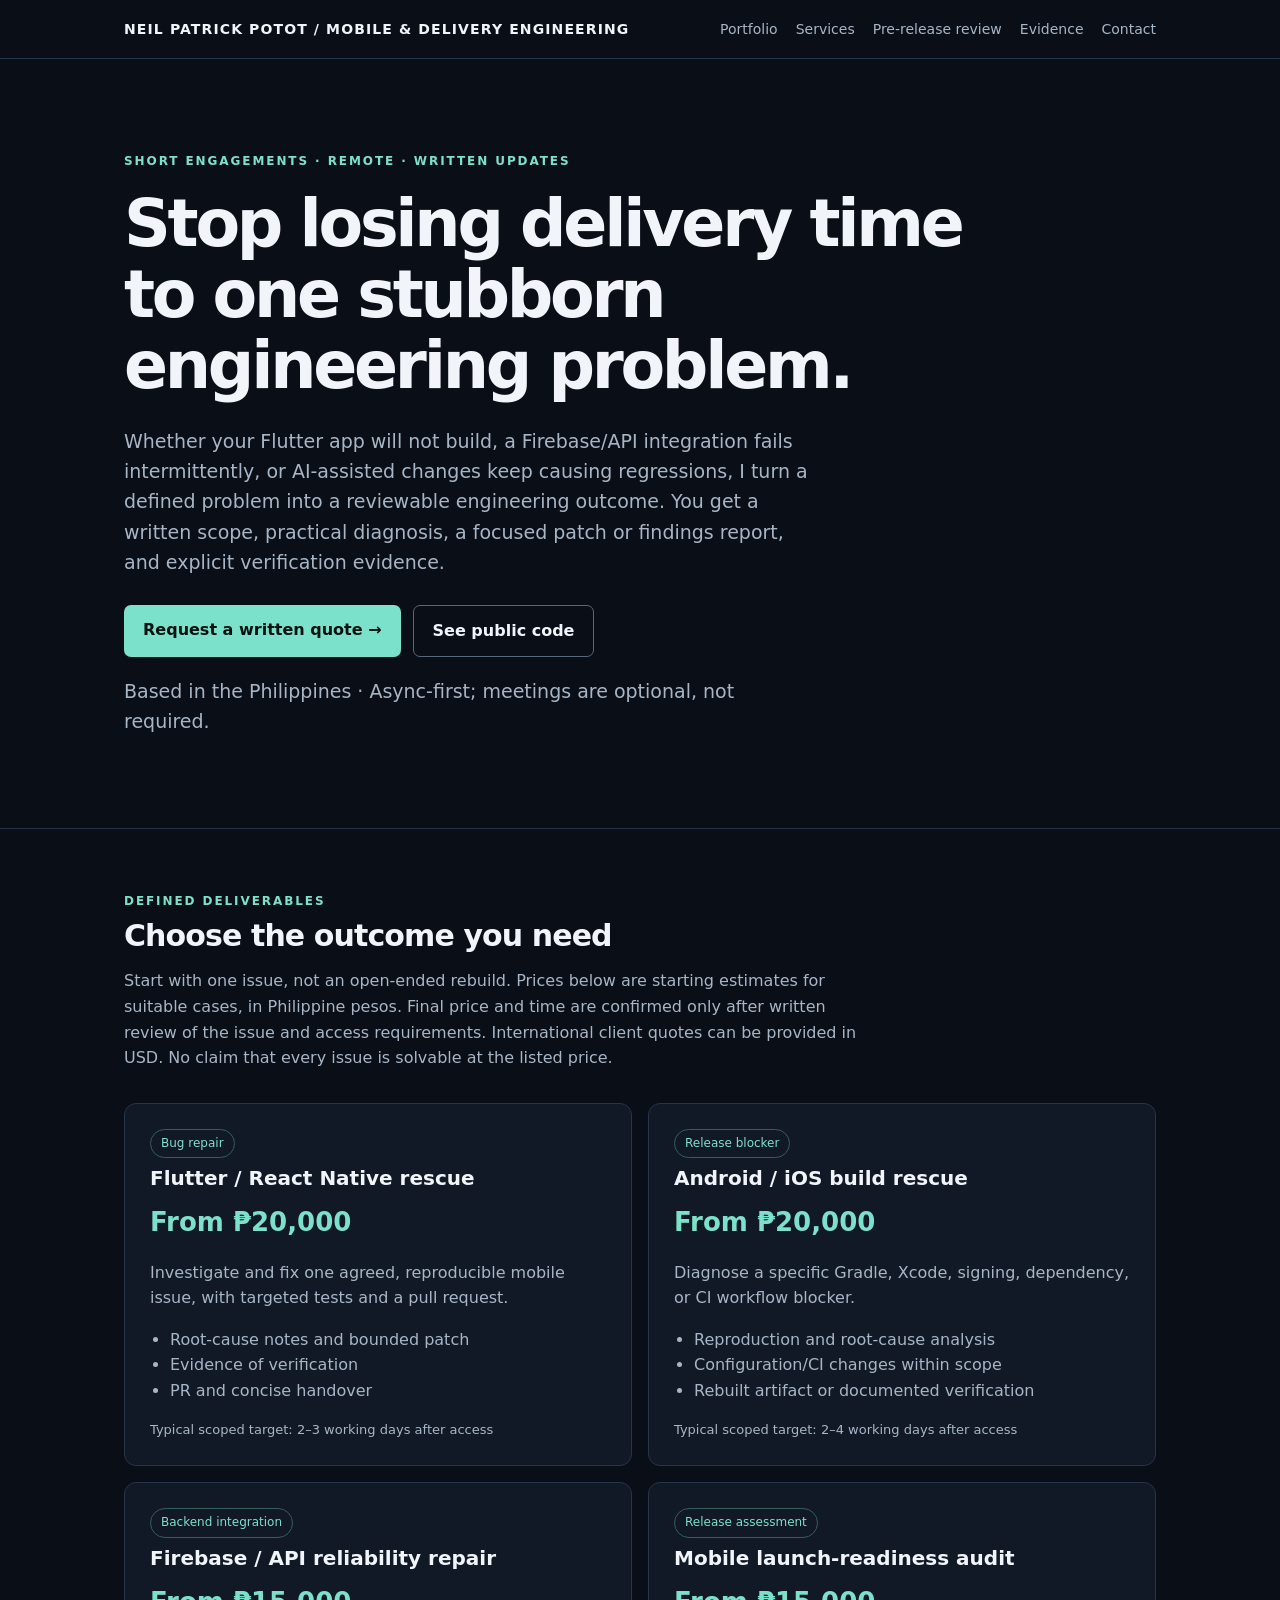
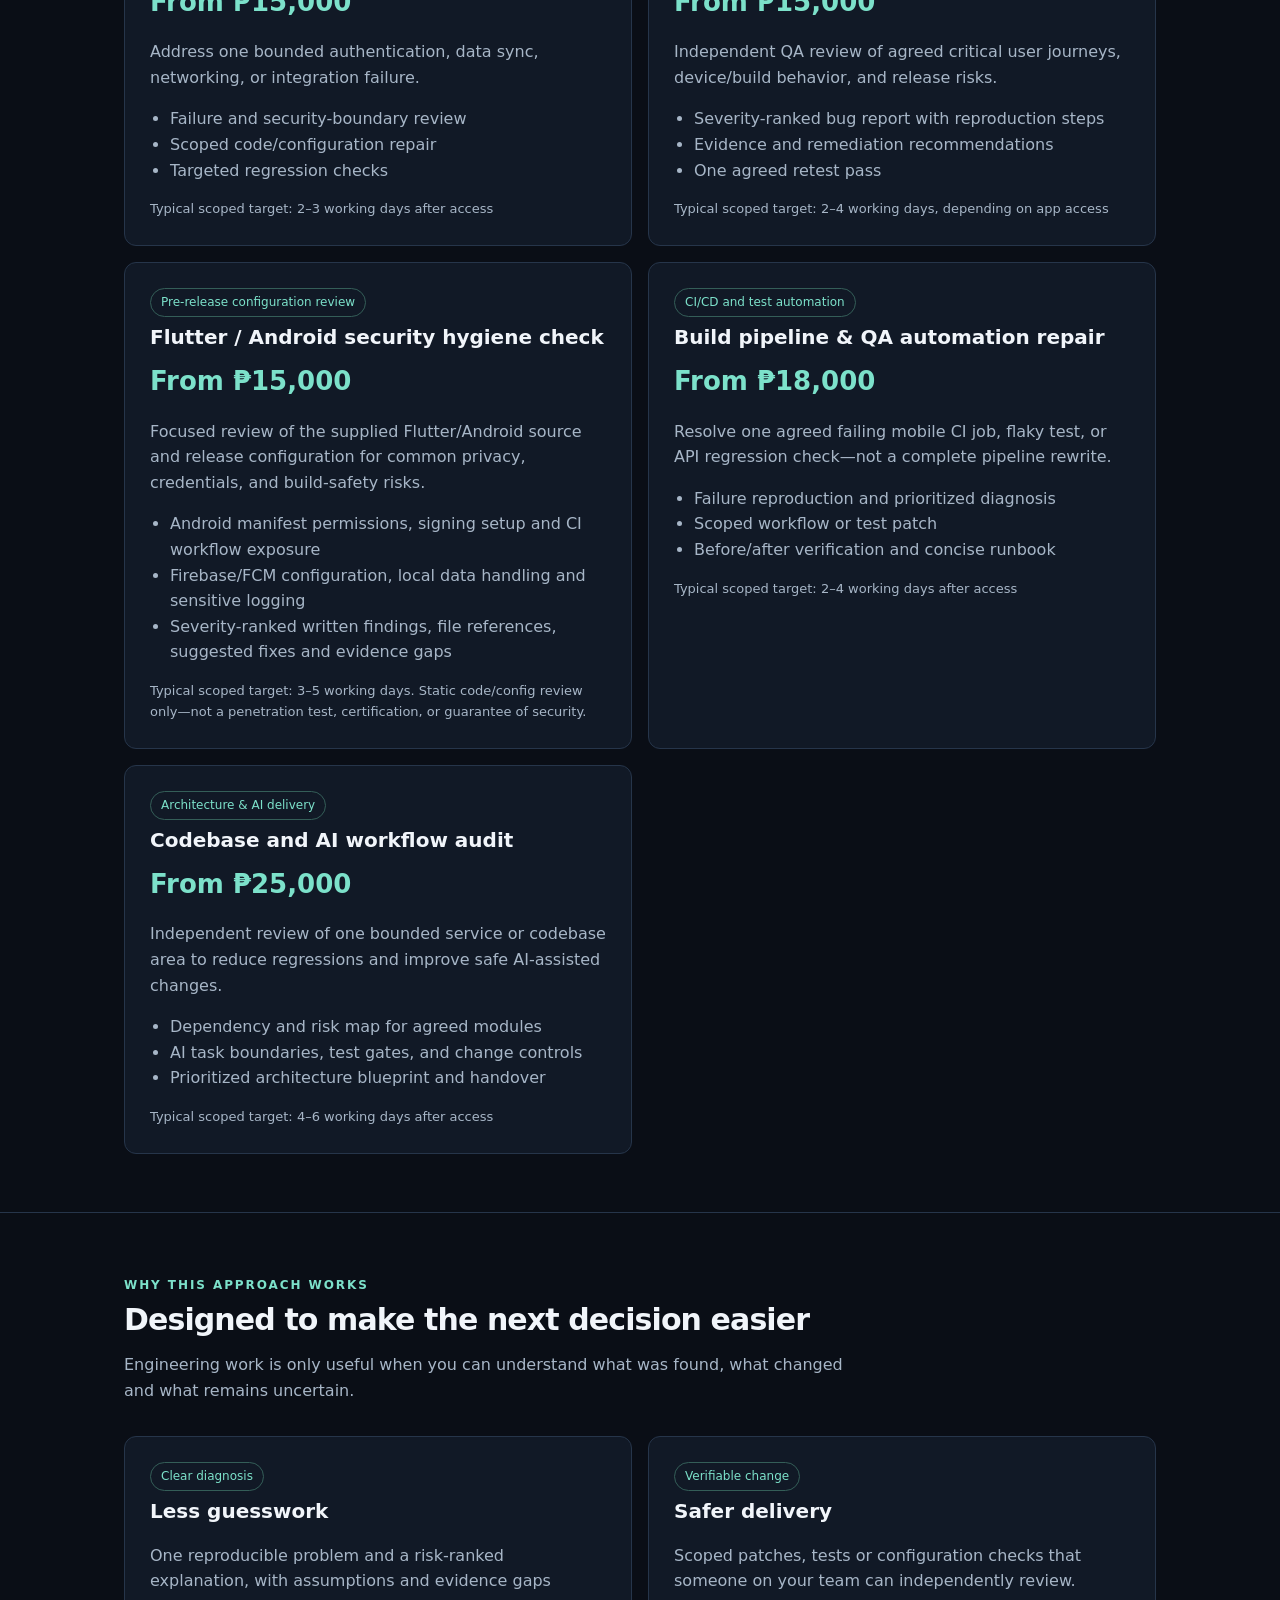
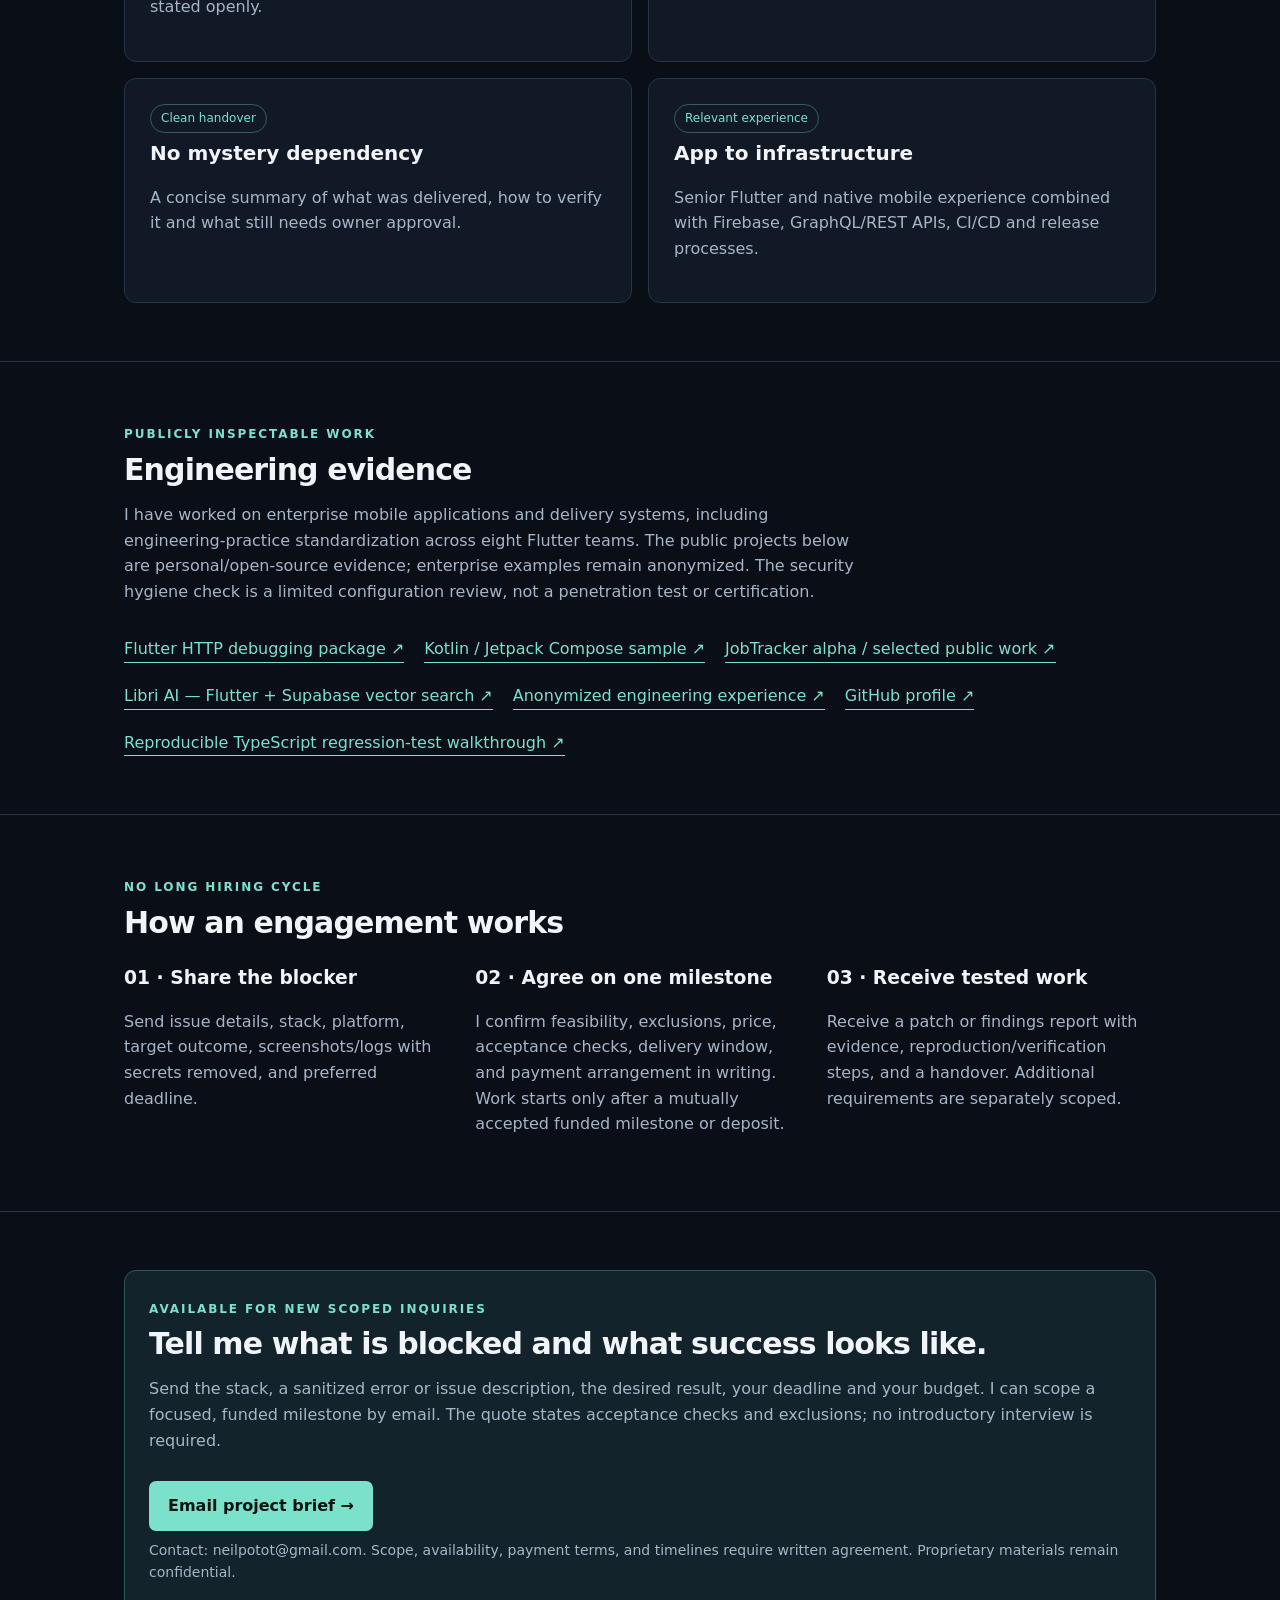
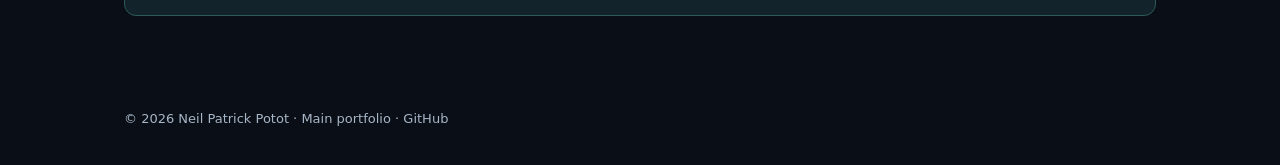
==== commit 8b24b81f: "Clarify client outcomes, evidence and bounded engagement on services page" ====
--- a/services.html
+++ b/services.html
@@ -3,7 +3,7 @@
 <head>
 <meta charset="utf-8"><meta name="viewport" content="width=device-width,initial-scale=1">
 <title>Fixed-Price Flutter, Android, CI/CD &amp; API Engineering — Neil Patrick Potot</title>
-<meta name="description" content="Fixed-price Flutter, Android, Firebase/API, CI/CD and mobile launch-readiness services. Short remote projects, written quotes, tested fixes and handovers.">
+<meta name="description" content="Hire a senior Flutter engineer and Solutions Architect for one bounded problem: release blockers, failing app/API flows, CI/CD regressions or review-ready engineering. Written scope, tests and a clear handover.">
 <meta property="og:title" content="Fixed-Price Flutter, Android &amp; CI/CD Services — Neil Patrick Potot"><meta property="og:description" content="Short-scope mobile, CI/CD, Firebase/API and pre-release configuration reviews. Written scoping, documented results, async collaboration.">
 <style>
 :root{color-scheme:dark;--bg:#0a0e16;--panel:#111926;--muted:#a7b6c7;--line:#26354a;--accent:#7ce1ca;--white:#f1f5fa}
@@ -12,10 +12,10 @@
 </style>
 </head>
 <body>
-<header class="top"><div class="wrap"><a href="/" class="brand">NEIL PATRICK POTOT / MOBILE ENGINEERING</a><nav class="topnav" aria-label="Navigation"><a href="/">Portfolio</a><a href="#services">Services</a><a href="#security">Pre-release review</a><a href="#proof">Evidence</a><a href="#contact">Contact</a></nav></div></header>
+<header class="top"><div class="wrap"><a href="/" class="brand">NEIL PATRICK POTOT / MOBILE &amp; DELIVERY ENGINEERING</a><nav class="topnav" aria-label="Navigation"><a href="/">Portfolio</a><a href="#services">Services</a><a href="#security">Pre-release review</a><a href="#proof">Evidence</a><a href="#contact">Contact</a></nav></div></header>
 <main>
-<section class="hero"><div class="wrap"><span class="eyebrow">Short engagements · Remote · Written updates</span><h1>One blocker. One clear scope. Tested results.</h1><p>Fixed-scope Flutter and React Native repairs, Android/iOS release rescue, Firebase/API troubleshooting, CI/CD test fixes, and focused pre-release configuration reviews. Share the issue in writing; get a bounded quote, verification evidence, and a practical handover—without a drawn-out hiring process.</p><div class="buttons"><a class="button" href="mailto:neilpotot@gmail.com?subject=Mobile%20engineering%20project%20inquiry&body=Hi%20Neil%2C%0A%0AApp%20stack%3A%20%0AIssue%20or%20goal%3A%20%0AError%20message%20or%20reproduction%20steps%3A%20%0ADesired%20deadline%3A%20%0ABudget%20range%3A%20%0A">Request a written quote →</a><a class="button alt" href="https://github.com/Nei1eveN" rel="noopener noreferrer">See public code</a></div><p class="small">Based in the Philippines · Async-first; meetings are optional, not required.</p></div></section>
-<section id="services" class="section"><div class="wrap"><span class="eyebrow">Defined deliverables</span><h2>Fixed-scope service packages</h2><p class="lead">Choose one deliverable, not a full-time hire. Prices below are starting estimates for suitable cases, in Philippine pesos. Final price and time are confirmed only after written review of the issue and access requirements. International client quotes can be provided in USD. No claim that every issue is solvable at the listed price.</p><div class="grid">
+<section class="hero"><div class="wrap"><span class="eyebrow">Short engagements · Remote · Written updates</span><h1>Stop losing delivery time to one stubborn engineering problem.</h1><p>Whether your Flutter app will not build, a Firebase/API integration fails intermittently, or AI-assisted changes keep causing regressions, I turn a defined problem into a reviewable engineering outcome. You get a written scope, practical diagnosis, a focused patch or findings report, and explicit verification evidence.</p><div class="buttons"><a class="button" href="mailto:neilpotot@gmail.com?subject=Mobile%20engineering%20project%20inquiry&body=Hi%20Neil%2C%0A%0AApp%20stack%3A%20%0AIssue%20or%20goal%3A%20%0AError%20message%20or%20reproduction%20steps%3A%20%0ADesired%20deadline%3A%20%0ABudget%20range%3A%20%0A">Request a written quote →</a><a class="button alt" href="https://github.com/Nei1eveN" rel="noopener noreferrer">See public code</a></div><p class="small">Based in the Philippines · Async-first; meetings are optional, not required.</p></div></section>
+<section id="services" class="section"><div class="wrap"><span class="eyebrow">Defined deliverables</span><h2>Choose the outcome you need</h2><p class="lead">Start with one issue, not an open-ended rebuild. Prices below are starting estimates for suitable cases, in Philippine pesos. Final price and time are confirmed only after written review of the issue and access requirements. International client quotes can be provided in USD. No claim that every issue is solvable at the listed price.</p><div class="grid">
 <article class="service"><span class="pill">Bug repair</span><h3>Flutter / React Native rescue</h3><div class="price">From ₱20,000</div><p>Investigate and fix one agreed, reproducible mobile issue, with targeted tests and a pull request.</p><ul><li>Root-cause notes and bounded patch</li><li>Evidence of verification</li><li>PR and concise handover</li></ul><div class="meta">Typical scoped target: 2–3 working days after access</div></article>
 <article class="service"><span class="pill">Release blocker</span><h3>Android / iOS build rescue</h3><div class="price">From ₱20,000</div><p>Diagnose a specific Gradle, Xcode, signing, dependency, or CI workflow blocker.</p><ul><li>Reproduction and root-cause analysis</li><li>Configuration/CI changes within scope</li><li>Rebuilt artifact or documented verification</li></ul><div class="meta">Typical scoped target: 2–4 working days after access</div></article>
 <article class="service"><span class="pill">Backend integration</span><h3>Firebase / API reliability repair</h3><div class="price">From ₱15,000</div><p>Address one bounded authentication, data sync, networking, or integration failure.</p><ul><li>Failure and security-boundary review</li><li>Scoped code/configuration repair</li><li>Targeted regression checks</li></ul><div class="meta">Typical scoped target: 2–3 working days after access</div></article>
@@ -24,8 +24,14 @@
 <article class="service"><span class="pill">CI/CD and test automation</span><h3>Build pipeline &amp; QA automation repair</h3><div class="price">From ₱18,000</div><p>Resolve one agreed failing mobile CI job, flaky test, or API regression check—not a complete pipeline rewrite.</p><ul><li>Failure reproduction and prioritized diagnosis</li><li>Scoped workflow or test patch</li><li>Before/after verification and concise runbook</li></ul><div class="meta">Typical scoped target: 2–4 working days after access</div></article>
 <article class="service"><span class="pill">Architecture &amp; AI delivery</span><h3>Codebase and AI workflow audit</h3><div class="price">From ₱25,000</div><p>Independent review of one bounded service or codebase area to reduce regressions and improve safe AI-assisted changes.</p><ul><li>Dependency and risk map for agreed modules</li><li>AI task boundaries, test gates, and change controls</li><li>Prioritized architecture blueprint and handover</li></ul><div class="meta">Typical scoped target: 4–6 working days after access</div></article>
 </div></div></section>
-<section id="proof" class="section"><div class="wrap"><span class="eyebrow">Publicly inspectable work</span><h2>Engineering evidence</h2><p class="lead">Production engineering experience spans Flutter, Android/iOS integrations, Firebase, CI/CD and backend architecture. Public examples demonstrate technical approach without exposing client code. The security hygiene check is a limited engineering configuration review, not a claim of independent penetration-testing credentials.</p><div class="proof"><a href="https://github.com/Nei1eveN/network_inspector" rel="noopener noreferrer">Flutter HTTP debugging package ↗</a><a href="https://github.com/Nei1eveN/Weather-with-Compose" rel="noopener noreferrer">Kotlin / Jetpack Compose sample ↗</a><a href="/" >Architecture & product case study ↗</a><a href="https://github.com/Nei1eveN" rel="noopener noreferrer">GitHub profile ↗</a><a href="https://gist.github.com/Nei1eveN/249fe51c0214c283dc2c74936aa9841d" rel="noopener noreferrer">Reproducible TypeScript regression-test walkthrough ↗</a></div></div></section>
+<section id="results" class="section"><div class="wrap"><span class="eyebrow">Why this approach works</span><h2>Designed to make the next decision easier</h2><p class="lead">Engineering work is only useful when you can understand what was found, what changed and what remains uncertain.</p><div class="grid">
+<article class="service"><span class="pill">Clear diagnosis</span><h3>Less guesswork</h3><p>One reproducible problem and a risk-ranked explanation, with assumptions and evidence gaps stated openly.</p></article>
+<article class="service"><span class="pill">Verifiable change</span><h3>Safer delivery</h3><p>Scoped patches, tests or configuration checks that someone on your team can independently review.</p></article>
+<article class="service"><span class="pill">Clean handover</span><h3>No mystery dependency</h3><p>A concise summary of what was delivered, how to verify it and what still needs owner approval.</p></article>
+<article class="service"><span class="pill">Relevant experience</span><h3>App to infrastructure</h3><p>Senior Flutter and native mobile experience combined with Firebase, GraphQL/REST APIs, CI/CD and release processes.</p></article>
+</div></div></section>
+<section id="proof" class="section"><div class="wrap"><span class="eyebrow">Publicly inspectable work</span><h2>Engineering evidence</h2><p class="lead">I have worked on enterprise mobile applications and delivery systems, including engineering-practice standardization across eight Flutter teams. The public projects below are personal/open-source evidence; enterprise examples remain anonymized. The security hygiene check is a limited configuration review, not a penetration test or certification.</p><div class="proof"><a href="https://github.com/Nei1eveN/network_inspector" rel="noopener noreferrer">Flutter HTTP debugging package ↗</a><a href="https://github.com/Nei1eveN/Weather-with-Compose" rel="noopener noreferrer">Kotlin / Jetpack Compose sample ↗</a><a href="/#work">JobTracker alpha / selected public work ↗</a><a href="https://github.com/Nei1eveN/libri_ai" rel="noopener noreferrer">Libri AI — Flutter + Supabase vector search ↗</a><a href="/#experience">Anonymized engineering experience ↗</a><a href="https://github.com/Nei1eveN" rel="noopener noreferrer">GitHub profile ↗</a><a href="https://gist.github.com/Nei1eveN/249fe51c0214c283dc2c74936aa9841d" rel="noopener noreferrer">Reproducible TypeScript regression-test walkthrough ↗</a></div></div></section>
 <section class="section"><div class="wrap"><span class="eyebrow">No long hiring cycle</span><h2>How an engagement works</h2><div class="steps"><div><h3>01 · Share the blocker</h3><p>Send issue details, stack, platform, target outcome, screenshots/logs with secrets removed, and preferred deadline.</p></div><div><h3>02 · Agree on one milestone</h3><p>I confirm feasibility, exclusions, price, acceptance checks, delivery window, and payment arrangement in writing. Work starts only after a mutually accepted funded milestone or deposit.</p></div><div><h3>03 · Receive tested work</h3><p>Receive a patch or findings report with evidence, reproduction/verification steps, and a handover. Additional requirements are separately scoped.</p></div></div></div></section>
-<section id="contact" class="section"><div class="wrap"><div class="callout"><span class="eyebrow">Available for new scoped inquiries</span><h2>Have a build, app, API or release blocker?</h2><p>Send the stack, a sanitized error or issue description, the desired outcome, your deadline and your budget. I can scope a fixed-price milestone by email; an introductory interview is not required.</p><div class="buttons"><a class="button" href="mailto:neilpotot@gmail.com?subject=Fixed-price%20engineering%20milestone%20inquiry&amp;body=Hi%20Neil%2C%0A%0AProject%20stack%3A%0AIssue%20or%20goal%3A%0AExpected%20outcome%3A%0ADeadline%3A%0ABudget%20range%3A%0A">Email project brief →</a></div><p class="small">Contact: neilpotot@gmail.com. Scope, availability, payment terms, and timelines require written agreement. Proprietary materials remain confidential.</p></div></div></section>
+<section id="contact" class="section"><div class="wrap"><div class="callout"><span class="eyebrow">Available for new scoped inquiries</span><h2>Tell me what is blocked and what success looks like.</h2><p>Send the stack, a sanitized error or issue description, the desired result, your deadline and your budget. I can scope a focused, funded milestone by email. The quote states acceptance checks and exclusions; no introductory interview is required.</p><div class="buttons"><a class="button" href="mailto:neilpotot@gmail.com?subject=Fixed-price%20engineering%20milestone%20inquiry&amp;body=Hi%20Neil%2C%0A%0AProject%20stack%3A%0AIssue%20or%20goal%3A%0AExpected%20outcome%3A%0ADeadline%3A%0ABudget%20range%3A%0A">Email project brief →</a></div><p class="small">Contact: neilpotot@gmail.com. Scope, availability, payment terms, and timelines require written agreement. Proprietary materials remain confidential.</p></div></div></section>
 </main><footer class="footer"><div class="wrap">© 2026 Neil Patrick Potot · <a href="/">Main portfolio</a> · <a href="https://github.com/Nei1eveN">GitHub</a></div></footer>
 </body></html>
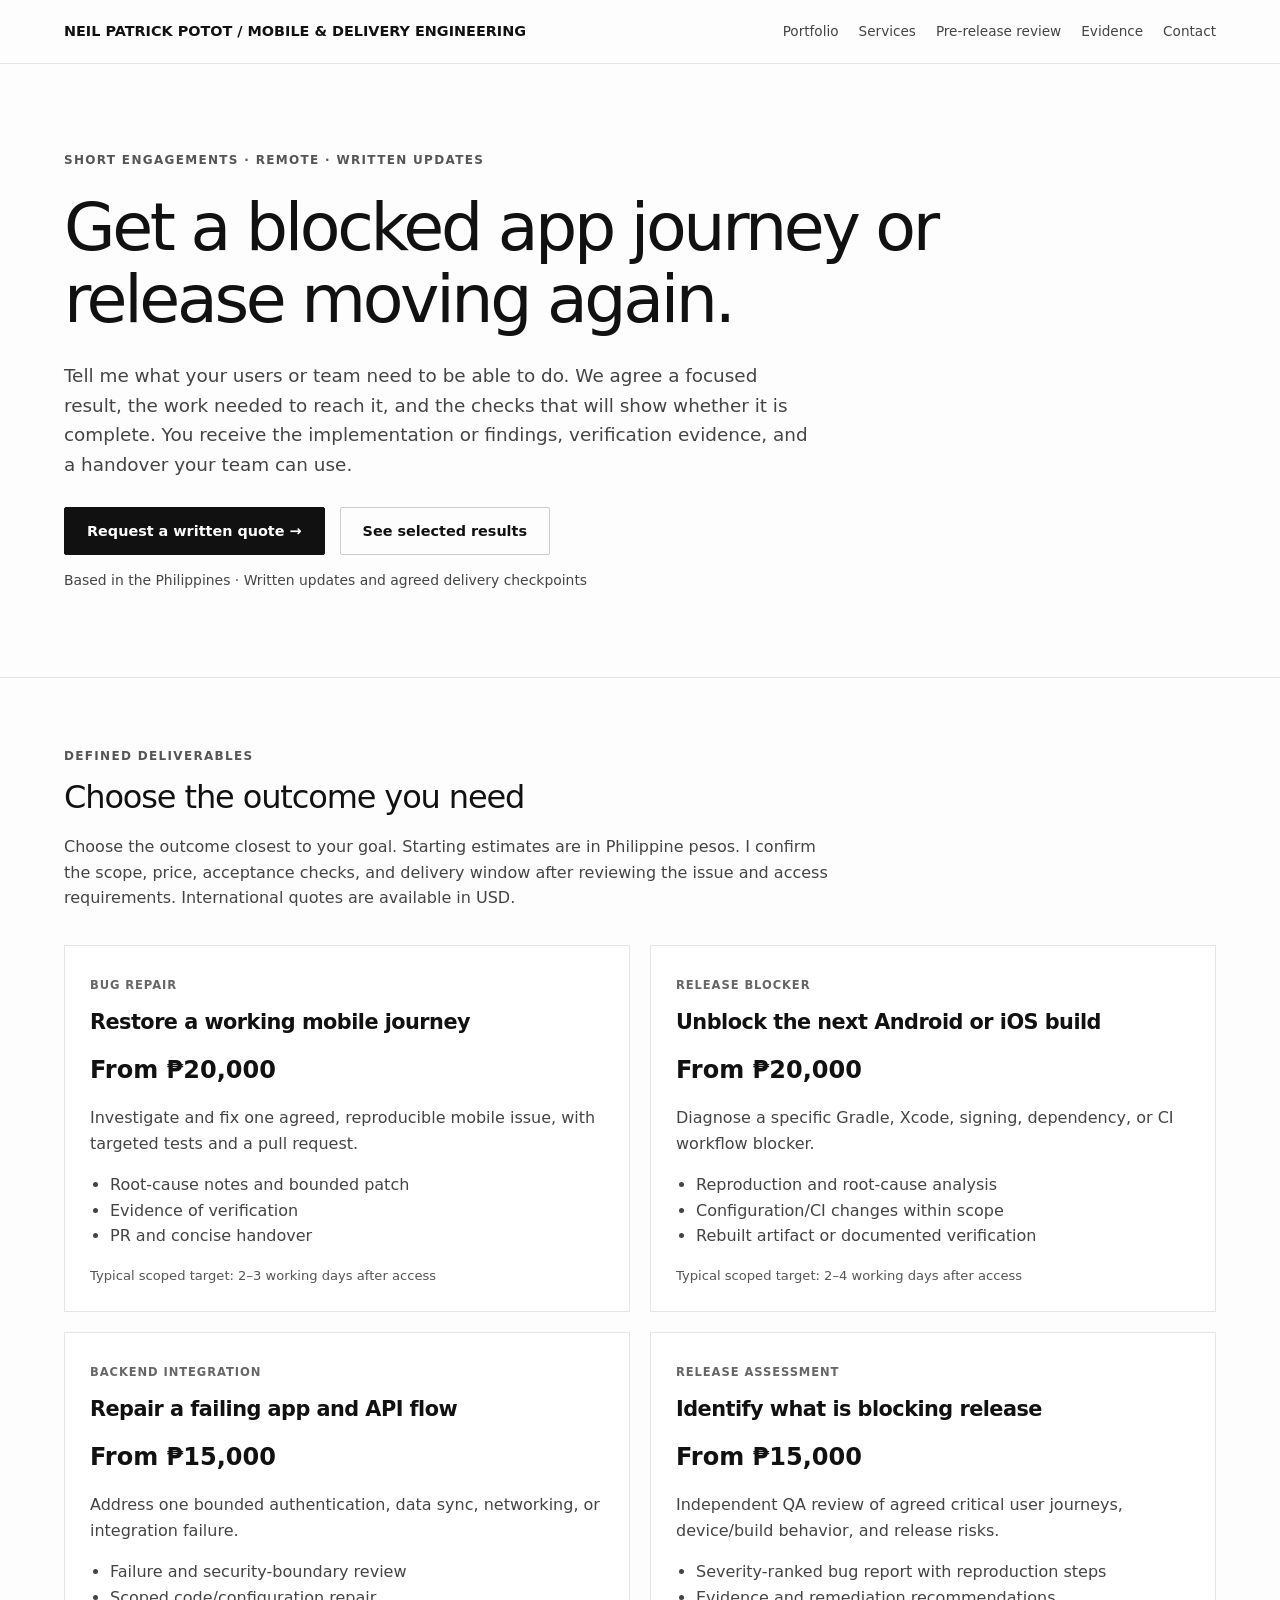
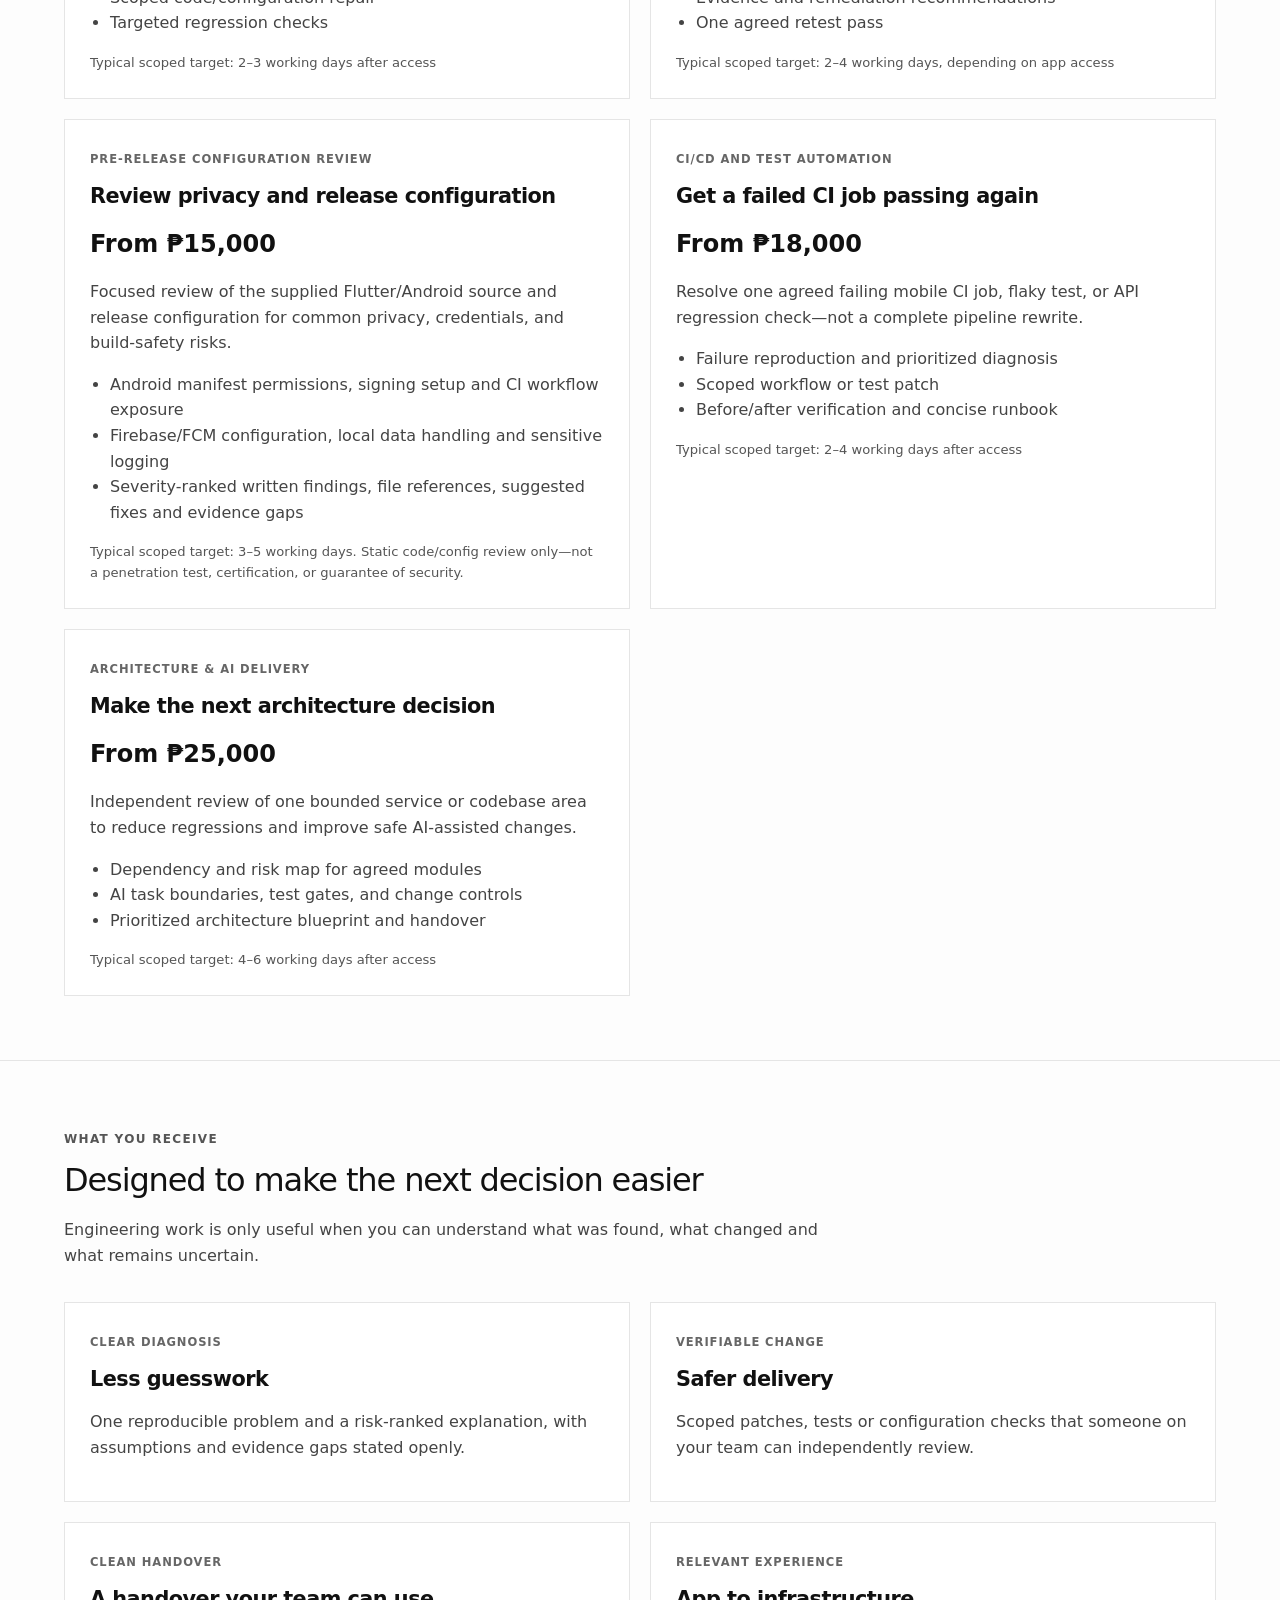
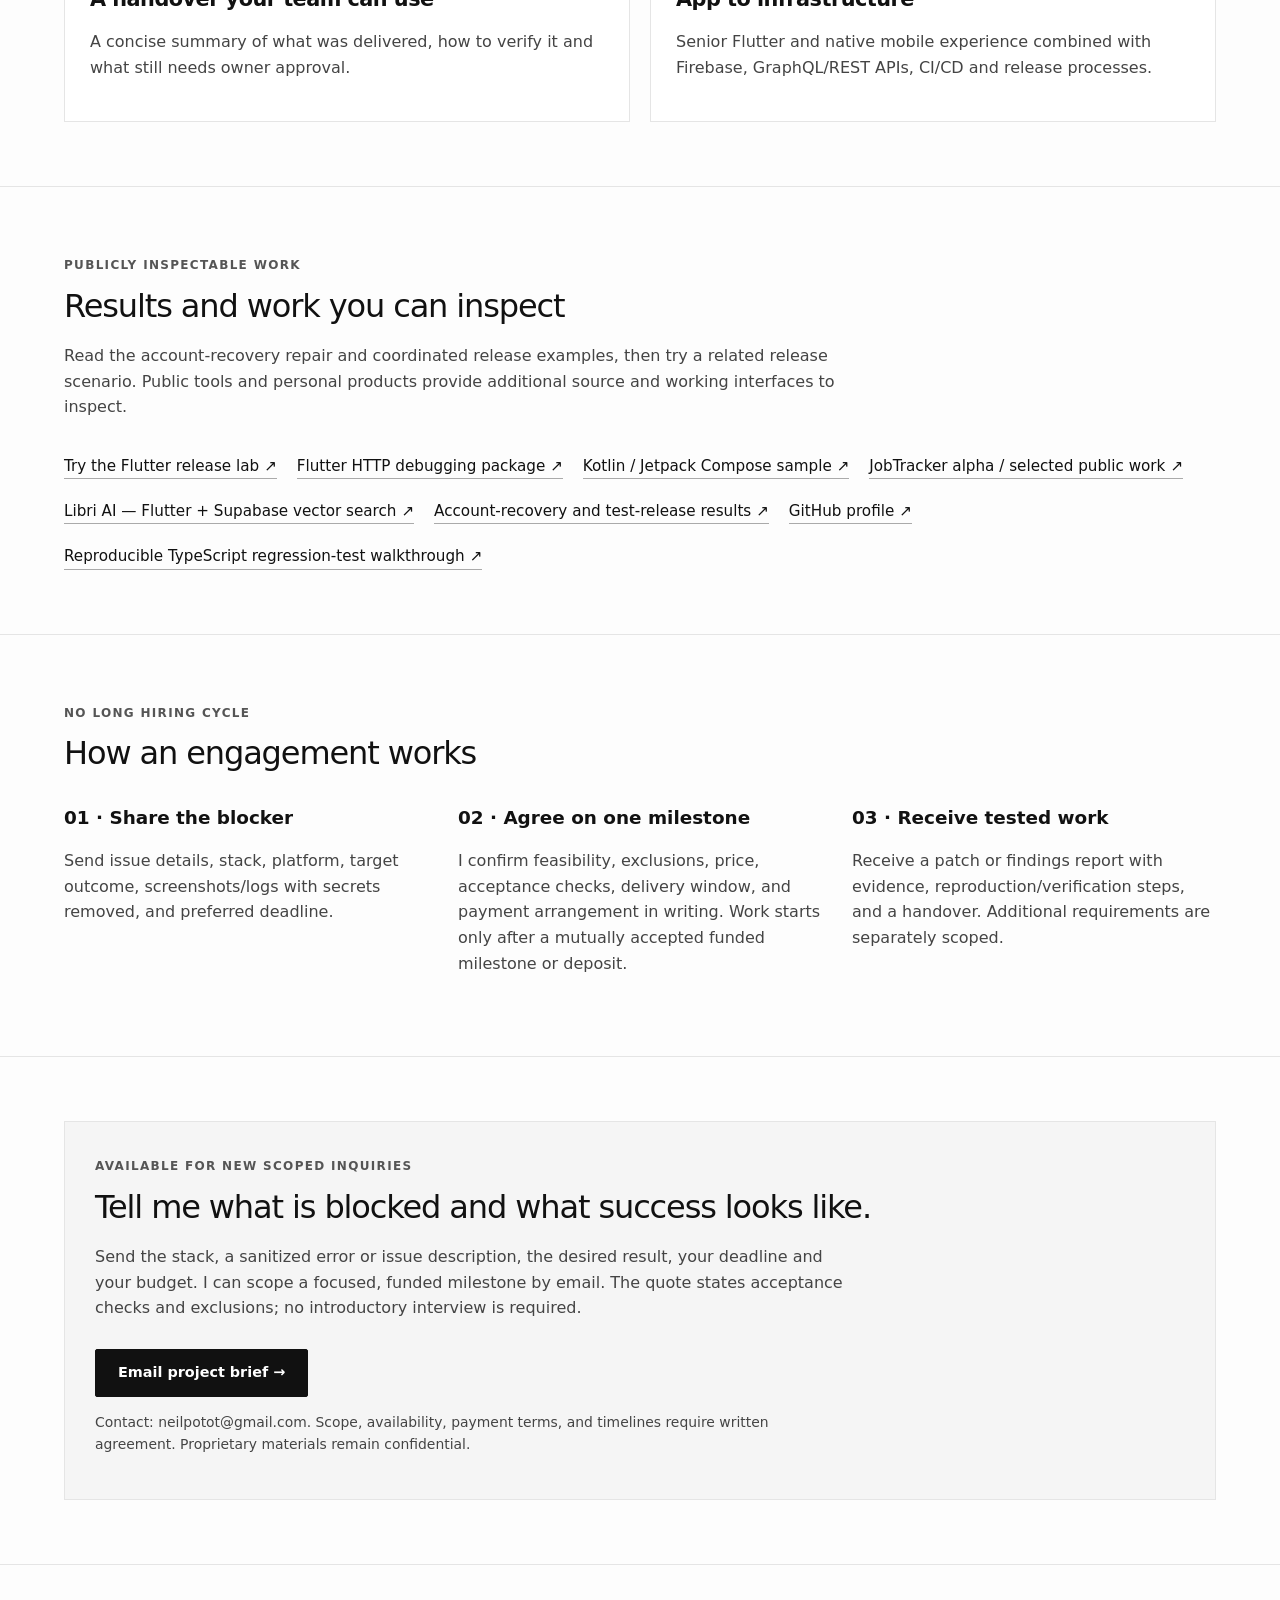
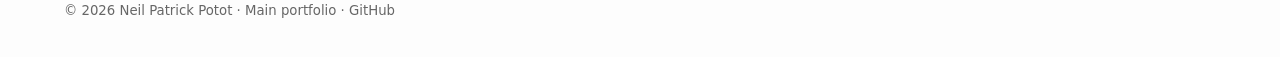
==== commit c30975da: "feat(portfolio): showcase delivery results and add release lab" ====
--- a/services.html
+++ b/services.html
@@ -6,32 +6,87 @@
 <meta name="description" content="Hire a senior Flutter engineer and Solutions Architect for one bounded problem: release blockers, failing app/API flows, CI/CD regressions or review-ready engineering. Written scope, tests and a clear handover.">
 <meta property="og:title" content="Fixed-Price Flutter, Android &amp; CI/CD Services — Neil Patrick Potot"><meta property="og:description" content="Short-scope mobile, CI/CD, Firebase/API and pre-release configuration reviews. Written scoping, documented results, async collaboration.">
 <style>
-:root{color-scheme:dark;--bg:#0a0e16;--panel:#111926;--muted:#a7b6c7;--line:#26354a;--accent:#7ce1ca;--white:#f1f5fa}
-*{box-sizing:border-box}html{scroll-behavior:smooth}body{margin:0;background:var(--bg);color:var(--white);font:16px/1.6 system-ui,-apple-system,BlinkMacSystemFont,Segoe UI,sans-serif}a{color:inherit;text-decoration:none}a:hover{text-decoration:underline}.wrap{max-width:1080px;margin:auto;padding:0 24px}.top{border-bottom:1px solid var(--line);padding:18px 0}.top .wrap{display:flex;justify-content:space-between;gap:20px;align-items:center}.brand{font-size:14px;font-weight:800;letter-spacing:.08em}.topnav{display:flex;gap:18px;flex-wrap:wrap;font-size:14px;color:var(--muted)}.eyebrow{text-transform:uppercase;letter-spacing:.16em;color:var(--accent);font-size:12px;font-weight:700}.hero{padding:88px 0 72px}.hero h1{font-size:clamp(36px,6vw,65px);max-width:870px;line-height:1.09;letter-spacing:-.05em;margin:16px 0 24px}.hero p{font-size:19px;max-width:700px;color:var(--muted)}.buttons{display:flex;gap:12px;flex-wrap:wrap;margin-top:28px}.button{display:inline-block;background:var(--accent);color:#06120f!important;border-radius:7px;padding:12px 19px;font-weight:800}.button.alt{background:transparent;color:var(--white)!important;border:1px solid #57687d}.section{padding:58px 0;border-top:1px solid var(--line)}.section h2{font-size:30px;letter-spacing:-.03em;margin:0 0 8px}.lead{color:var(--muted);max-width:740px;margin:0 0 32px}.grid{display:grid;grid-template-columns:repeat(2,minmax(0,1fr));gap:16px}.service{padding:25px;background:var(--panel);border:1px solid var(--line);border-radius:12px}.service h3{font-size:20px;margin:4px 0 8px}.price{color:var(--accent);font-size:26px;font-weight:800}.service p,.service li{color:var(--muted)}.service ul{padding-left:20px}.meta{color:var(--muted);font-size:13px}.pill{display:inline-block;border:1px solid #345e58;border-radius:30px;color:var(--accent);font-size:12px;padding:4px 10px}.proof{display:flex;gap:20px;flex-wrap:wrap}.proof a{border-bottom:1px solid var(--accent);color:var(--accent)}.steps{display:grid;grid-template-columns:repeat(3,1fr);gap:22px}.steps p{color:var(--muted)}.steps h3{margin:8px 0}.callout{background:#12232b;border:1px solid #2c5b57;padding:24px;border-radius:12px}.callout p{margin:8px 0;color:var(--muted)}.footer{padding:35px 0;color:var(--muted);font-size:13px}.small{color:var(--muted);font-size:14px} :focus-visible{outline:3px solid var(--accent);outline-offset:3px}
-@media(max-width:700px){.hero{padding:62px 0 50px}.grid,.steps{grid-template-columns:1fr}.topnav{gap:12px}.top .wrap{align-items:flex-start;flex-direction:column}.section{padding:38px 0}}
+
+:root {
+  color-scheme: light;
+  --bg: #fdfdfd;
+  --panel: #fff;
+  --ink: #111;
+  --muted: #555;
+  --line: #e5e5e5;
+}
+* { box-sizing: border-box; }
+html { scroll-behavior: smooth; }
+body { margin: 0; color: var(--ink); background: var(--bg); font: 16px/1.6 Inter, ui-sans-serif, system-ui, -apple-system, sans-serif; -webkit-font-smoothing: antialiased; }
+a { color: inherit; text-decoration: none; }
+a:hover { text-decoration: underline; text-underline-offset: 4px; }
+.wrap { width: min(1152px, calc(100% - 64px)); margin: auto; }
+.top { border-bottom: 1px solid var(--line); padding: 20px 0; }
+.top .wrap { display: flex; justify-content: space-between; align-items: center; gap: 20px; }
+.brand { font-size: .9rem; font-weight: 600; }
+.topnav { display: flex; gap: 20px; flex-wrap: wrap; font-size: .85rem; color: #444; }
+.eyebrow { font-size: .75rem; font-weight: 650; letter-spacing: .11em; text-transform: uppercase; color: #555; }
+.hero { padding: 82px 0 72px; }
+.hero h1 { max-width: 950px; margin: 20px 0 26px; font-size: clamp(2.8rem, 5.2vw, 4.7rem); font-weight: 500; line-height: 1.08; letter-spacing: -.05em; }
+.hero p { font-size: 1.15rem; max-width: 750px; color: #444; }
+.buttons { display: flex; gap: 15px; flex-wrap: wrap; margin-top: 28px; }
+.button { display: inline-flex; align-items: center; justify-content: center; min-height: 48px; padding: 10px 22px; border: 1px solid #111; border-radius: 2px; color: #fff; background: #111; font-size: .9rem; font-weight: 600; }
+.button.alt { background: transparent; border-color: #ccc; color: #111; }
+.section { padding: 64px 0; border-top: 1px solid var(--line); scroll-margin-top: 24px; }
+.section h2 { margin: 10px 0 18px; font-size: 2rem; font-weight: 500; line-height: 1.2; letter-spacing: -.035em; }
+.lead { max-width: 780px; color: #444; margin: 0 0 34px; }
+.grid { display: grid; grid-template-columns: repeat(2, minmax(0, 1fr)); gap: 20px; }
+.service { padding: 25px; border: 1px solid var(--line); background: #fff; }
+.service h3 { font-size: 1.3rem; font-weight: 550; letter-spacing: -.025em; line-height: 1.3; margin: 12px 0 15px; }
+.price { font-size: 1.5rem; font-weight: 600; }
+.service p, .service li { color: #444; }
+.service ul { padding-left: 20px; }
+.meta { color: var(--muted); font-size: .82rem; }
+.pill { font-size: .72rem; font-weight: 650; text-transform: uppercase; letter-spacing: .08em; color: #666; }
+.proof { display: flex; flex-wrap: wrap; gap: 20px; }
+.proof a { border-bottom: 1px solid #aaa; font-size: .95rem; }
+.steps { display: grid; grid-template-columns: repeat(3, minmax(0, 1fr)); gap: 30px; }
+.steps p { color: #444; }
+.steps h3 { font-size: 1.15rem; font-weight: 550; margin: 12px 0; }
+.callout { padding: 30px; border: 1px solid var(--line); background: #f5f5f5; }
+.callout p { color: #444; max-width: 750px; }
+.footer { padding: 35px 0; border-top: 1px solid var(--line); color: #666; font-size: .83rem; }
+.small { color: var(--muted); font-size: .87rem !important; }
+:focus-visible { outline: 2px solid #111; outline-offset: 4px; }
+@media (max-width: 700px) {
+  .wrap { width: calc(100% - 40px); }
+  .top .wrap { align-items: flex-start; flex-direction: column; gap: 12px; }
+  .topnav { gap: 12px 17px; }
+  .hero { padding: 48px 0; }
+  .hero h1 { font-size: 2.8rem; }
+  .grid, .steps { grid-template-columns: 1fr; }
+  .section { padding: 42px 0; }
+  .callout { padding: 23px; }
+}
+@media (prefers-reduced-motion: reduce) { html { scroll-behavior: auto; } }
 </style>
 </head>
 <body>
-<header class="top"><div class="wrap"><a href="/" class="brand">NEIL PATRICK POTOT / MOBILE &amp; DELIVERY ENGINEERING</a><nav class="topnav" aria-label="Navigation"><a href="/">Portfolio</a><a href="#services">Services</a><a href="#security">Pre-release review</a><a href="#proof">Evidence</a><a href="#contact">Contact</a></nav></div></header>
+<header class="top"><div class="wrap"><a href="index.html" class="brand">NEIL PATRICK POTOT / MOBILE &amp; DELIVERY ENGINEERING</a><nav class="topnav" aria-label="Navigation"><a href="index.html">Portfolio</a><a href="#services">Services</a><a href="#security">Pre-release review</a><a href="#proof">Evidence</a><a href="#contact">Contact</a></nav></div></header>
 <main>
-<section class="hero"><div class="wrap"><span class="eyebrow">Short engagements · Remote · Written updates</span><h1>Stop losing delivery time to one stubborn engineering problem.</h1><p>Whether your Flutter app will not build, a Firebase/API integration fails intermittently, or AI-assisted changes keep causing regressions, I turn a defined problem into a reviewable engineering outcome. You get a written scope, practical diagnosis, a focused patch or findings report, and explicit verification evidence.</p><div class="buttons"><a class="button" href="mailto:neilpotot@gmail.com?subject=Mobile%20engineering%20project%20inquiry&body=Hi%20Neil%2C%0A%0AApp%20stack%3A%20%0AIssue%20or%20goal%3A%20%0AError%20message%20or%20reproduction%20steps%3A%20%0ADesired%20deadline%3A%20%0ABudget%20range%3A%20%0A">Request a written quote →</a><a class="button alt" href="https://github.com/Nei1eveN" rel="noopener noreferrer">See public code</a></div><p class="small">Based in the Philippines · Async-first; meetings are optional, not required.</p></div></section>
-<section id="services" class="section"><div class="wrap"><span class="eyebrow">Defined deliverables</span><h2>Choose the outcome you need</h2><p class="lead">Start with one issue, not an open-ended rebuild. Prices below are starting estimates for suitable cases, in Philippine pesos. Final price and time are confirmed only after written review of the issue and access requirements. International client quotes can be provided in USD. No claim that every issue is solvable at the listed price.</p><div class="grid">
-<article class="service"><span class="pill">Bug repair</span><h3>Flutter / React Native rescue</h3><div class="price">From ₱20,000</div><p>Investigate and fix one agreed, reproducible mobile issue, with targeted tests and a pull request.</p><ul><li>Root-cause notes and bounded patch</li><li>Evidence of verification</li><li>PR and concise handover</li></ul><div class="meta">Typical scoped target: 2–3 working days after access</div></article>
-<article class="service"><span class="pill">Release blocker</span><h3>Android / iOS build rescue</h3><div class="price">From ₱20,000</div><p>Diagnose a specific Gradle, Xcode, signing, dependency, or CI workflow blocker.</p><ul><li>Reproduction and root-cause analysis</li><li>Configuration/CI changes within scope</li><li>Rebuilt artifact or documented verification</li></ul><div class="meta">Typical scoped target: 2–4 working days after access</div></article>
-<article class="service"><span class="pill">Backend integration</span><h3>Firebase / API reliability repair</h3><div class="price">From ₱15,000</div><p>Address one bounded authentication, data sync, networking, or integration failure.</p><ul><li>Failure and security-boundary review</li><li>Scoped code/configuration repair</li><li>Targeted regression checks</li></ul><div class="meta">Typical scoped target: 2–3 working days after access</div></article>
-<article class="service"><span class="pill">Release assessment</span><h3>Mobile launch-readiness audit</h3><div class="price">From ₱15,000</div><p>Independent QA review of agreed critical user journeys, device/build behavior, and release risks.</p><ul><li>Severity-ranked bug report with reproduction steps</li><li>Evidence and remediation recommendations</li><li>One agreed retest pass</li></ul><div class="meta">Typical scoped target: 2–4 working days, depending on app access</div></article>
-<article class="service" id="security"><span class="pill">Pre-release configuration review</span><h3>Flutter / Android security hygiene check</h3><div class="price">From ₱15,000</div><p>Focused review of the supplied Flutter/Android source and release configuration for common privacy, credentials, and build-safety risks.</p><ul><li>Android manifest permissions, signing setup and CI workflow exposure</li><li>Firebase/FCM configuration, local data handling and sensitive logging</li><li>Severity-ranked written findings, file references, suggested fixes and evidence gaps</li></ul><div class="meta">Typical scoped target: 3–5 working days. Static code/config review only—not a penetration test, certification, or guarantee of security.</div></article>
-<article class="service"><span class="pill">CI/CD and test automation</span><h3>Build pipeline &amp; QA automation repair</h3><div class="price">From ₱18,000</div><p>Resolve one agreed failing mobile CI job, flaky test, or API regression check—not a complete pipeline rewrite.</p><ul><li>Failure reproduction and prioritized diagnosis</li><li>Scoped workflow or test patch</li><li>Before/after verification and concise runbook</li></ul><div class="meta">Typical scoped target: 2–4 working days after access</div></article>
-<article class="service"><span class="pill">Architecture &amp; AI delivery</span><h3>Codebase and AI workflow audit</h3><div class="price">From ₱25,000</div><p>Independent review of one bounded service or codebase area to reduce regressions and improve safe AI-assisted changes.</p><ul><li>Dependency and risk map for agreed modules</li><li>AI task boundaries, test gates, and change controls</li><li>Prioritized architecture blueprint and handover</li></ul><div class="meta">Typical scoped target: 4–6 working days after access</div></article>
+<section class="hero"><div class="wrap"><span class="eyebrow">Short engagements · Remote · Written updates</span><h1>Get a blocked app journey or release moving again.</h1><p>Tell me what your users or team need to be able to do. We agree a focused result, the work needed to reach it, and the checks that will show whether it is complete. You receive the implementation or findings, verification evidence, and a handover your team can use.</p><div class="buttons"><a class="button" href="mailto:neilpotot@gmail.com?subject=Mobile%20engineering%20project%20inquiry&body=Hi%20Neil%2C%0A%0AApp%20stack%3A%20%0AIssue%20or%20goal%3A%20%0AError%20message%20or%20reproduction%20steps%3A%20%0ADesired%20deadline%3A%20%0ABudget%20range%3A%20%0A">Request a written quote →</a><a class="button alt" href="index.html#experience">See selected results</a></div><p class="small">Based in the Philippines · Written updates and agreed delivery checkpoints</p></div></section>
+<section id="services" class="section"><div class="wrap"><span class="eyebrow">Defined deliverables</span><h2>Choose the outcome you need</h2><p class="lead">Choose the outcome closest to your goal. Starting estimates are in Philippine pesos. I confirm the scope, price, acceptance checks, and delivery window after reviewing the issue and access requirements. International quotes are available in USD.</p><div class="grid">
+<article class="service"><span class="pill">Bug repair</span><h3>Restore a working mobile journey</h3><div class="price">From ₱20,000</div><p>Investigate and fix one agreed, reproducible mobile issue, with targeted tests and a pull request.</p><ul><li>Root-cause notes and bounded patch</li><li>Evidence of verification</li><li>PR and concise handover</li></ul><div class="meta">Typical scoped target: 2–3 working days after access</div></article>
+<article class="service"><span class="pill">Release blocker</span><h3>Unblock the next Android or iOS build</h3><div class="price">From ₱20,000</div><p>Diagnose a specific Gradle, Xcode, signing, dependency, or CI workflow blocker.</p><ul><li>Reproduction and root-cause analysis</li><li>Configuration/CI changes within scope</li><li>Rebuilt artifact or documented verification</li></ul><div class="meta">Typical scoped target: 2–4 working days after access</div></article>
+<article class="service"><span class="pill">Backend integration</span><h3>Repair a failing app and API flow</h3><div class="price">From ₱15,000</div><p>Address one bounded authentication, data sync, networking, or integration failure.</p><ul><li>Failure and security-boundary review</li><li>Scoped code/configuration repair</li><li>Targeted regression checks</li></ul><div class="meta">Typical scoped target: 2–3 working days after access</div></article>
+<article class="service"><span class="pill">Release assessment</span><h3>Identify what is blocking release</h3><div class="price">From ₱15,000</div><p>Independent QA review of agreed critical user journeys, device/build behavior, and release risks.</p><ul><li>Severity-ranked bug report with reproduction steps</li><li>Evidence and remediation recommendations</li><li>One agreed retest pass</li></ul><div class="meta">Typical scoped target: 2–4 working days, depending on app access</div></article>
+<article class="service" id="security"><span class="pill">Pre-release configuration review</span><h3>Review privacy and release configuration</h3><div class="price">From ₱15,000</div><p>Focused review of the supplied Flutter/Android source and release configuration for common privacy, credentials, and build-safety risks.</p><ul><li>Android manifest permissions, signing setup and CI workflow exposure</li><li>Firebase/FCM configuration, local data handling and sensitive logging</li><li>Severity-ranked written findings, file references, suggested fixes and evidence gaps</li></ul><div class="meta">Typical scoped target: 3–5 working days. Static code/config review only—not a penetration test, certification, or guarantee of security.</div></article>
+<article class="service"><span class="pill">CI/CD and test automation</span><h3>Get a failed CI job passing again</h3><div class="price">From ₱18,000</div><p>Resolve one agreed failing mobile CI job, flaky test, or API regression check—not a complete pipeline rewrite.</p><ul><li>Failure reproduction and prioritized diagnosis</li><li>Scoped workflow or test patch</li><li>Before/after verification and concise runbook</li></ul><div class="meta">Typical scoped target: 2–4 working days after access</div></article>
+<article class="service"><span class="pill">Architecture &amp; AI delivery</span><h3>Make the next architecture decision</h3><div class="price">From ₱25,000</div><p>Independent review of one bounded service or codebase area to reduce regressions and improve safe AI-assisted changes.</p><ul><li>Dependency and risk map for agreed modules</li><li>AI task boundaries, test gates, and change controls</li><li>Prioritized architecture blueprint and handover</li></ul><div class="meta">Typical scoped target: 4–6 working days after access</div></article>
 </div></div></section>
-<section id="results" class="section"><div class="wrap"><span class="eyebrow">Why this approach works</span><h2>Designed to make the next decision easier</h2><p class="lead">Engineering work is only useful when you can understand what was found, what changed and what remains uncertain.</p><div class="grid">
+<section id="results" class="section"><div class="wrap"><span class="eyebrow">What you receive</span><h2>Designed to make the next decision easier</h2><p class="lead">Engineering work is only useful when you can understand what was found, what changed and what remains uncertain.</p><div class="grid">
 <article class="service"><span class="pill">Clear diagnosis</span><h3>Less guesswork</h3><p>One reproducible problem and a risk-ranked explanation, with assumptions and evidence gaps stated openly.</p></article>
 <article class="service"><span class="pill">Verifiable change</span><h3>Safer delivery</h3><p>Scoped patches, tests or configuration checks that someone on your team can independently review.</p></article>
-<article class="service"><span class="pill">Clean handover</span><h3>No mystery dependency</h3><p>A concise summary of what was delivered, how to verify it and what still needs owner approval.</p></article>
+<article class="service"><span class="pill">Clean handover</span><h3>A handover your team can use</h3><p>A concise summary of what was delivered, how to verify it and what still needs owner approval.</p></article>
 <article class="service"><span class="pill">Relevant experience</span><h3>App to infrastructure</h3><p>Senior Flutter and native mobile experience combined with Firebase, GraphQL/REST APIs, CI/CD and release processes.</p></article>
 </div></div></section>
-<section id="proof" class="section"><div class="wrap"><span class="eyebrow">Publicly inspectable work</span><h2>Engineering evidence</h2><p class="lead">I have worked on enterprise mobile applications and delivery systems, including engineering-practice standardization across eight Flutter teams. The public projects below are personal/open-source evidence; enterprise examples remain anonymized. The security hygiene check is a limited configuration review, not a penetration test or certification.</p><div class="proof"><a href="https://github.com/Nei1eveN/network_inspector" rel="noopener noreferrer">Flutter HTTP debugging package ↗</a><a href="https://github.com/Nei1eveN/Weather-with-Compose" rel="noopener noreferrer">Kotlin / Jetpack Compose sample ↗</a><a href="/#work">JobTracker alpha / selected public work ↗</a><a href="https://github.com/Nei1eveN/libri_ai" rel="noopener noreferrer">Libri AI — Flutter + Supabase vector search ↗</a><a href="/#experience">Anonymized engineering experience ↗</a><a href="https://github.com/Nei1eveN" rel="noopener noreferrer">GitHub profile ↗</a><a href="https://gist.github.com/Nei1eveN/249fe51c0214c283dc2c74936aa9841d" rel="noopener noreferrer">Reproducible TypeScript regression-test walkthrough ↗</a></div></div></section>
+<section id="proof" class="section"><div class="wrap"><span class="eyebrow">Publicly inspectable work</span><h2>Results and work you can inspect</h2><p class="lead">Read the account-recovery repair and coordinated release examples, then try a related release scenario. Public tools and personal products provide additional source and working interfaces to inspect.</p><div class="proof"><a href="mobile-delivery-lab/">Try the Flutter release lab ↗</a><a href="https://github.com/Nei1eveN/network_inspector" rel="noopener noreferrer">Flutter HTTP debugging package ↗</a><a href="https://github.com/Nei1eveN/Weather-with-Compose" rel="noopener noreferrer">Kotlin / Jetpack Compose sample ↗</a><a href="index.html#work">JobTracker alpha / selected public work ↗</a><a href="https://github.com/Nei1eveN/libri_ai" rel="noopener noreferrer">Libri AI — Flutter + Supabase vector search ↗</a><a href="index.html#experience">Account-recovery and test-release results ↗</a><a href="https://github.com/Nei1eveN" rel="noopener noreferrer">GitHub profile ↗</a><a href="https://gist.github.com/Nei1eveN/249fe51c0214c283dc2c74936aa9841d" rel="noopener noreferrer">Reproducible TypeScript regression-test walkthrough ↗</a></div></div></section>
 <section class="section"><div class="wrap"><span class="eyebrow">No long hiring cycle</span><h2>How an engagement works</h2><div class="steps"><div><h3>01 · Share the blocker</h3><p>Send issue details, stack, platform, target outcome, screenshots/logs with secrets removed, and preferred deadline.</p></div><div><h3>02 · Agree on one milestone</h3><p>I confirm feasibility, exclusions, price, acceptance checks, delivery window, and payment arrangement in writing. Work starts only after a mutually accepted funded milestone or deposit.</p></div><div><h3>03 · Receive tested work</h3><p>Receive a patch or findings report with evidence, reproduction/verification steps, and a handover. Additional requirements are separately scoped.</p></div></div></div></section>
 <section id="contact" class="section"><div class="wrap"><div class="callout"><span class="eyebrow">Available for new scoped inquiries</span><h2>Tell me what is blocked and what success looks like.</h2><p>Send the stack, a sanitized error or issue description, the desired result, your deadline and your budget. I can scope a focused, funded milestone by email. The quote states acceptance checks and exclusions; no introductory interview is required.</p><div class="buttons"><a class="button" href="mailto:neilpotot@gmail.com?subject=Fixed-price%20engineering%20milestone%20inquiry&amp;body=Hi%20Neil%2C%0A%0AProject%20stack%3A%0AIssue%20or%20goal%3A%0AExpected%20outcome%3A%0ADeadline%3A%0ABudget%20range%3A%0A">Email project brief →</a></div><p class="small">Contact: neilpotot@gmail.com. Scope, availability, payment terms, and timelines require written agreement. Proprietary materials remain confidential.</p></div></div></section>
-</main><footer class="footer"><div class="wrap">© 2026 Neil Patrick Potot · <a href="/">Main portfolio</a> · <a href="https://github.com/Nei1eveN">GitHub</a></div></footer>
+</main><footer class="footer"><div class="wrap">© 2026 Neil Patrick Potot · <a href="index.html">Main portfolio</a> · <a href="https://github.com/Nei1eveN">GitHub</a></div></footer>
 </body></html>
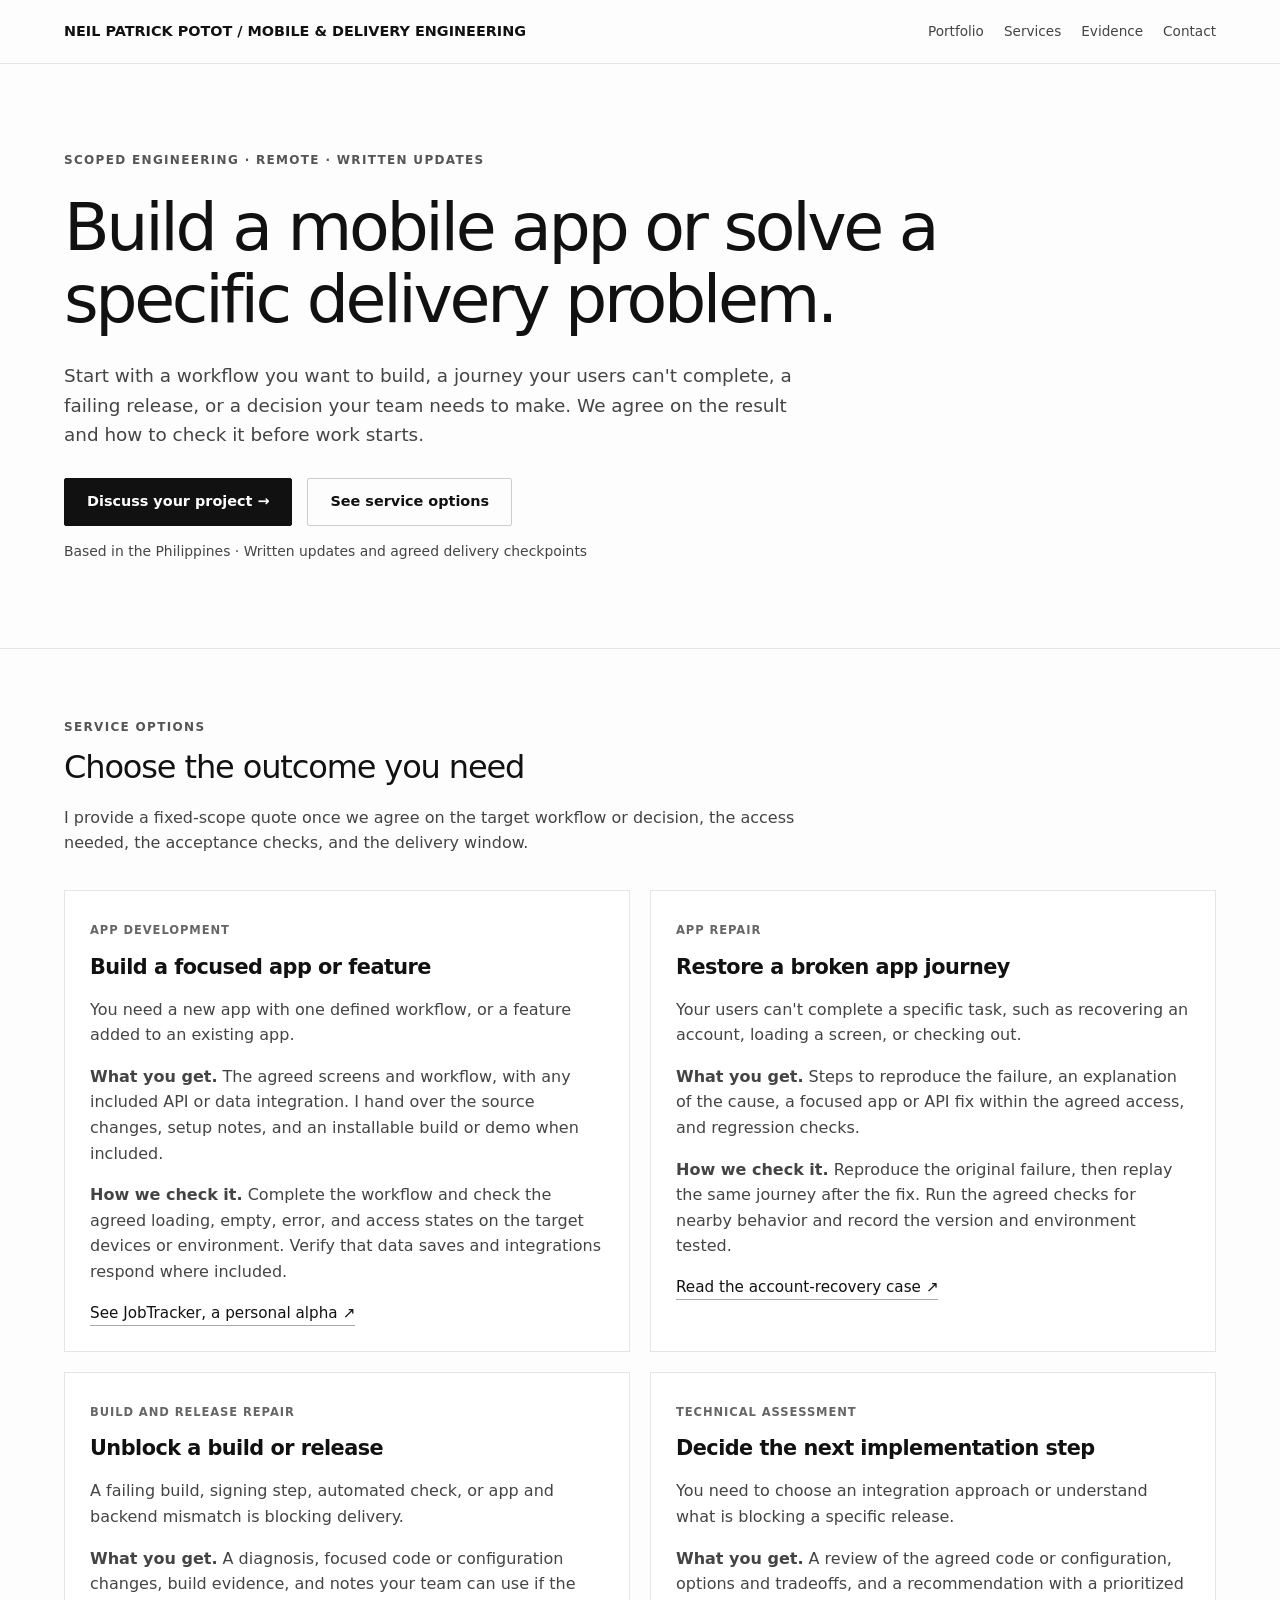
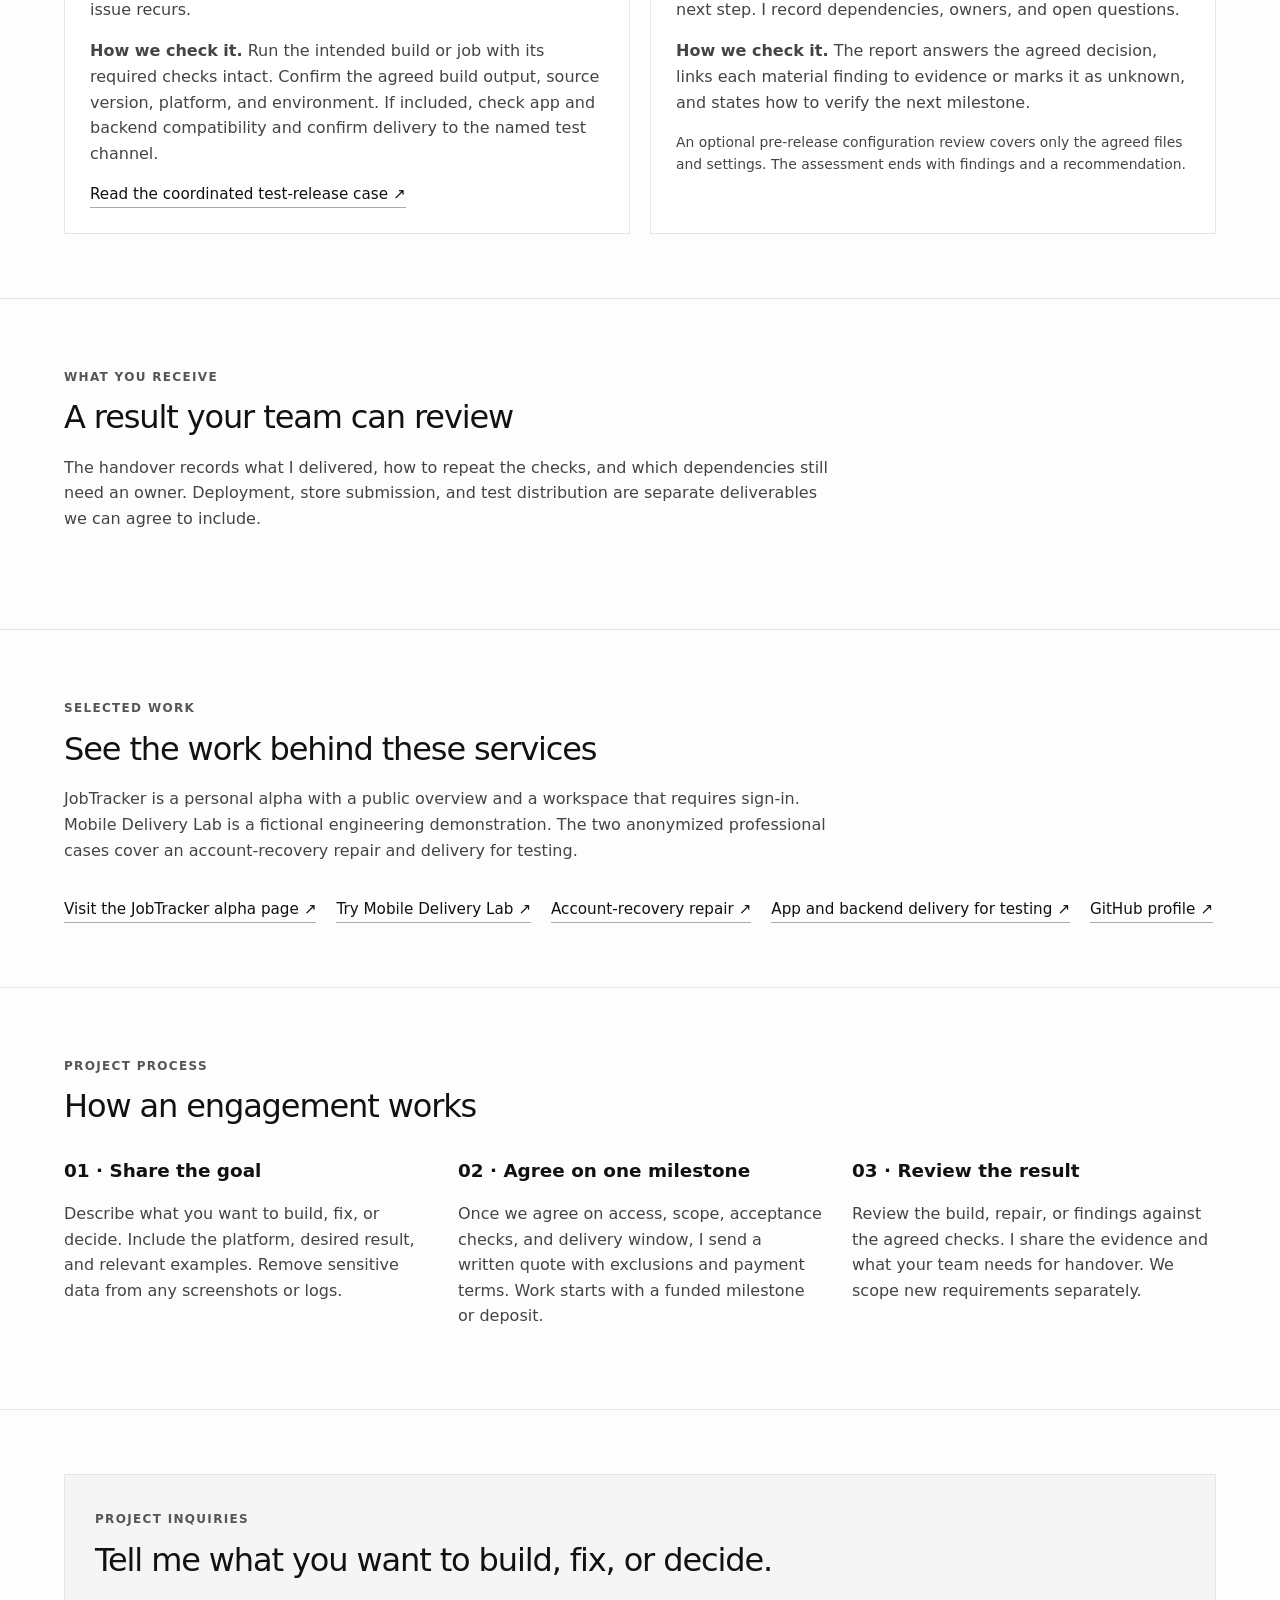
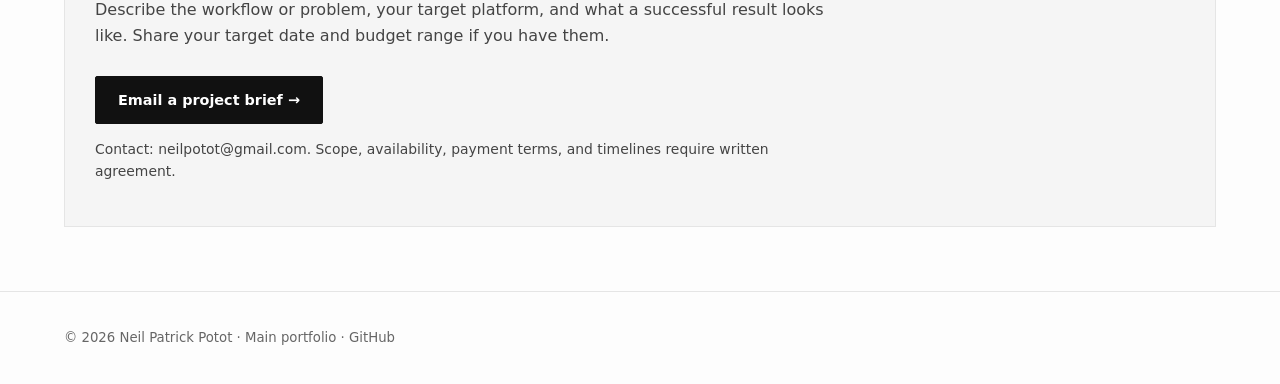
==== commit e679484b: "feat(portfolio): focus product examples and service offers" ====
--- a/services.html
+++ b/services.html
@@ -2,9 +2,9 @@
 <html lang="en">
 <head>
 <meta charset="utf-8"><meta name="viewport" content="width=device-width,initial-scale=1">
-<title>Fixed-Price Flutter, Android, CI/CD &amp; API Engineering — Neil Patrick Potot</title>
-<meta name="description" content="Hire a senior Flutter engineer and Solutions Architect for one bounded problem: release blockers, failing app/API flows, CI/CD regressions or review-ready engineering. Written scope, tests and a clear handover.">
-<meta property="og:title" content="Fixed-Price Flutter, Android &amp; CI/CD Services — Neil Patrick Potot"><meta property="og:description" content="Short-scope mobile, CI/CD, Firebase/API and pre-release configuration reviews. Written scoping, documented results, async collaboration.">
+<title>Mobile App Development &amp; Delivery Services | Neil Patrick Potot</title>
+<meta name="description" content="Build a focused app or feature, restore a broken journey, unblock a build, or decide what to implement next. Agree on the scope and how to verify the result.">
+<meta property="og:title" content="Mobile App Development &amp; Delivery Services | Neil Patrick Potot"><meta property="og:description" content="Focused app builds, mobile repairs, release troubleshooting, and technical assessments with written scope and acceptance checks.">
 <style>
 
 :root {
@@ -38,10 +38,7 @@
 .grid { display: grid; grid-template-columns: repeat(2, minmax(0, 1fr)); gap: 20px; }
 .service { padding: 25px; border: 1px solid var(--line); background: #fff; }
 .service h3 { font-size: 1.3rem; font-weight: 550; letter-spacing: -.025em; line-height: 1.3; margin: 12px 0 15px; }
-.price { font-size: 1.5rem; font-weight: 600; }
-.service p, .service li { color: #444; }
-.service ul { padding-left: 20px; }
-.meta { color: var(--muted); font-size: .82rem; }
+.service p { color: #444; }
 .pill { font-size: .72rem; font-weight: 650; text-transform: uppercase; letter-spacing: .08em; color: #666; }
 .proof { display: flex; flex-wrap: wrap; gap: 20px; }
 .proof a { border-bottom: 1px solid #aaa; font-size: .95rem; }
@@ -67,26 +64,42 @@
 </style>
 </head>
 <body>
-<header class="top"><div class="wrap"><a href="index.html" class="brand">NEIL PATRICK POTOT / MOBILE &amp; DELIVERY ENGINEERING</a><nav class="topnav" aria-label="Navigation"><a href="index.html">Portfolio</a><a href="#services">Services</a><a href="#security">Pre-release review</a><a href="#proof">Evidence</a><a href="#contact">Contact</a></nav></div></header>
+<header class="top"><div class="wrap"><a href="index.html" class="brand">NEIL PATRICK POTOT / MOBILE &amp; DELIVERY ENGINEERING</a><nav class="topnav" aria-label="Navigation"><a href="index.html">Portfolio</a><a href="#services">Services</a><a href="#proof">Evidence</a><a href="#contact">Contact</a></nav></div></header>
 <main>
-<section class="hero"><div class="wrap"><span class="eyebrow">Short engagements · Remote · Written updates</span><h1>Get a blocked app journey or release moving again.</h1><p>Tell me what your users or team need to be able to do. We agree a focused result, the work needed to reach it, and the checks that will show whether it is complete. You receive the implementation or findings, verification evidence, and a handover your team can use.</p><div class="buttons"><a class="button" href="mailto:neilpotot@gmail.com?subject=Mobile%20engineering%20project%20inquiry&body=Hi%20Neil%2C%0A%0AApp%20stack%3A%20%0AIssue%20or%20goal%3A%20%0AError%20message%20or%20reproduction%20steps%3A%20%0ADesired%20deadline%3A%20%0ABudget%20range%3A%20%0A">Request a written quote →</a><a class="button alt" href="index.html#experience">See selected results</a></div><p class="small">Based in the Philippines · Written updates and agreed delivery checkpoints</p></div></section>
-<section id="services" class="section"><div class="wrap"><span class="eyebrow">Defined deliverables</span><h2>Choose the outcome you need</h2><p class="lead">Choose the outcome closest to your goal. Starting estimates are in Philippine pesos. I confirm the scope, price, acceptance checks, and delivery window after reviewing the issue and access requirements. International quotes are available in USD.</p><div class="grid">
-<article class="service"><span class="pill">Bug repair</span><h3>Restore a working mobile journey</h3><div class="price">From ₱20,000</div><p>Investigate and fix one agreed, reproducible mobile issue, with targeted tests and a pull request.</p><ul><li>Root-cause notes and bounded patch</li><li>Evidence of verification</li><li>PR and concise handover</li></ul><div class="meta">Typical scoped target: 2–3 working days after access</div></article>
-<article class="service"><span class="pill">Release blocker</span><h3>Unblock the next Android or iOS build</h3><div class="price">From ₱20,000</div><p>Diagnose a specific Gradle, Xcode, signing, dependency, or CI workflow blocker.</p><ul><li>Reproduction and root-cause analysis</li><li>Configuration/CI changes within scope</li><li>Rebuilt artifact or documented verification</li></ul><div class="meta">Typical scoped target: 2–4 working days after access</div></article>
-<article class="service"><span class="pill">Backend integration</span><h3>Repair a failing app and API flow</h3><div class="price">From ₱15,000</div><p>Address one bounded authentication, data sync, networking, or integration failure.</p><ul><li>Failure and security-boundary review</li><li>Scoped code/configuration repair</li><li>Targeted regression checks</li></ul><div class="meta">Typical scoped target: 2–3 working days after access</div></article>
-<article class="service"><span class="pill">Release assessment</span><h3>Identify what is blocking release</h3><div class="price">From ₱15,000</div><p>Independent QA review of agreed critical user journeys, device/build behavior, and release risks.</p><ul><li>Severity-ranked bug report with reproduction steps</li><li>Evidence and remediation recommendations</li><li>One agreed retest pass</li></ul><div class="meta">Typical scoped target: 2–4 working days, depending on app access</div></article>
-<article class="service" id="security"><span class="pill">Pre-release configuration review</span><h3>Review privacy and release configuration</h3><div class="price">From ₱15,000</div><p>Focused review of the supplied Flutter/Android source and release configuration for common privacy, credentials, and build-safety risks.</p><ul><li>Android manifest permissions, signing setup and CI workflow exposure</li><li>Firebase/FCM configuration, local data handling and sensitive logging</li><li>Severity-ranked written findings, file references, suggested fixes and evidence gaps</li></ul><div class="meta">Typical scoped target: 3–5 working days. Static code/config review only—not a penetration test, certification, or guarantee of security.</div></article>
-<article class="service"><span class="pill">CI/CD and test automation</span><h3>Get a failed CI job passing again</h3><div class="price">From ₱18,000</div><p>Resolve one agreed failing mobile CI job, flaky test, or API regression check—not a complete pipeline rewrite.</p><ul><li>Failure reproduction and prioritized diagnosis</li><li>Scoped workflow or test patch</li><li>Before/after verification and concise runbook</li></ul><div class="meta">Typical scoped target: 2–4 working days after access</div></article>
-<article class="service"><span class="pill">Architecture &amp; AI delivery</span><h3>Make the next architecture decision</h3><div class="price">From ₱25,000</div><p>Independent review of one bounded service or codebase area to reduce regressions and improve safe AI-assisted changes.</p><ul><li>Dependency and risk map for agreed modules</li><li>AI task boundaries, test gates, and change controls</li><li>Prioritized architecture blueprint and handover</li></ul><div class="meta">Typical scoped target: 4–6 working days after access</div></article>
+<section class="hero"><div class="wrap"><span class="eyebrow">Scoped engineering · Remote · Written updates</span><h1>Build a mobile app or solve a specific delivery problem.</h1><p>Start with a workflow you want to build, a journey your users can't complete, a failing release, or a decision your team needs to make. We agree on the result and how to check it before work starts.</p><div class="buttons"><a class="button" href="#contact">Discuss your project →</a><a class="button alt" href="#services">See service options</a></div><p class="small">Based in the Philippines · Written updates and agreed delivery checkpoints</p></div></section>
+<section id="services" class="section"><div class="wrap"><span class="eyebrow">Service options</span><h2>Choose the outcome you need</h2><p class="lead">I provide a fixed-scope quote once we agree on the target workflow or decision, the access needed, the acceptance checks, and the delivery window.</p><div class="grid">
+<article class="service">
+  <span class="pill">App development</span><h3>Build a focused app or feature</h3>
+  <p>You need a new app with one defined workflow, or a feature added to an existing app.</p>
+  <p><strong>What you get.</strong> The agreed screens and workflow, with any included API or data integration. I hand over the source changes, setup notes, and an installable build or demo when included.</p>
+  <p><strong>How we check it.</strong> Complete the workflow and check the agreed loading, empty, error, and access states on the target devices or environment. Verify that data saves and integrations respond where included.</p>
+  <div class="proof"><a href="index.html#jobtracker">See JobTracker, a personal alpha ↗</a></div>
+</article>
+<article class="service">
+  <span class="pill">App repair</span><h3>Restore a broken app journey</h3>
+  <p>Your users can't complete a specific task, such as recovering an account, loading a screen, or checking out.</p>
+  <p><strong>What you get.</strong> Steps to reproduce the failure, an explanation of the cause, a focused app or API fix within the agreed access, and regression checks.</p>
+  <p><strong>How we check it.</strong> Reproduce the original failure, then replay the same journey after the fix. Run the agreed checks for nearby behavior and record the version and environment tested.</p>
+  <div class="proof"><a href="index.html#recovery-result">Read the account-recovery case ↗</a></div>
+</article>
+<article class="service">
+  <span class="pill">Build and release repair</span><h3>Unblock a build or release</h3>
+  <p>A failing build, signing step, automated check, or app and backend mismatch is blocking delivery.</p>
+  <p><strong>What you get.</strong> A diagnosis, focused code or configuration changes, build evidence, and notes your team can use if the issue recurs.</p>
+  <p><strong>How we check it.</strong> Run the intended build or job with its required checks intact. Confirm the agreed build output, source version, platform, and environment. If included, check app and backend compatibility and confirm delivery to the named test channel.</p>
+  <div class="proof"><a href="index.html#release-result">Read the coordinated test-release case ↗</a></div>
+</article>
+<article class="service" id="security">
+  <span class="pill">Technical assessment</span><h3>Decide the next implementation step</h3>
+  <p>You need to choose an integration approach or understand what is blocking a specific release.</p>
+  <p><strong>What you get.</strong> A review of the agreed code or configuration, options and tradeoffs, and a recommendation with a prioritized next step. I record dependencies, owners, and open questions.</p>
+  <p><strong>How we check it.</strong> The report answers the agreed decision, links each material finding to evidence or marks it as unknown, and states how to verify the next milestone.</p>
+  <p class="small">An optional pre-release configuration review covers only the agreed files and settings. The assessment ends with findings and a recommendation.</p>
+</article>
 </div></div></section>
-<section id="results" class="section"><div class="wrap"><span class="eyebrow">What you receive</span><h2>Designed to make the next decision easier</h2><p class="lead">Engineering work is only useful when you can understand what was found, what changed and what remains uncertain.</p><div class="grid">
-<article class="service"><span class="pill">Clear diagnosis</span><h3>Less guesswork</h3><p>One reproducible problem and a risk-ranked explanation, with assumptions and evidence gaps stated openly.</p></article>
-<article class="service"><span class="pill">Verifiable change</span><h3>Safer delivery</h3><p>Scoped patches, tests or configuration checks that someone on your team can independently review.</p></article>
-<article class="service"><span class="pill">Clean handover</span><h3>A handover your team can use</h3><p>A concise summary of what was delivered, how to verify it and what still needs owner approval.</p></article>
-<article class="service"><span class="pill">Relevant experience</span><h3>App to infrastructure</h3><p>Senior Flutter and native mobile experience combined with Firebase, GraphQL/REST APIs, CI/CD and release processes.</p></article>
-</div></div></section>
-<section id="proof" class="section"><div class="wrap"><span class="eyebrow">Publicly inspectable work</span><h2>Results and work you can inspect</h2><p class="lead">Read the account-recovery repair and coordinated release examples, then try a related release scenario. Public tools and personal products provide additional source and working interfaces to inspect.</p><div class="proof"><a href="mobile-delivery-lab/">Try the Flutter release lab ↗</a><a href="https://github.com/Nei1eveN/network_inspector" rel="noopener noreferrer">Flutter HTTP debugging package ↗</a><a href="https://github.com/Nei1eveN/Weather-with-Compose" rel="noopener noreferrer">Kotlin / Jetpack Compose sample ↗</a><a href="index.html#work">JobTracker alpha / selected public work ↗</a><a href="https://github.com/Nei1eveN/libri_ai" rel="noopener noreferrer">Libri AI — Flutter + Supabase vector search ↗</a><a href="index.html#experience">Account-recovery and test-release results ↗</a><a href="https://github.com/Nei1eveN" rel="noopener noreferrer">GitHub profile ↗</a><a href="https://gist.github.com/Nei1eveN/249fe51c0214c283dc2c74936aa9841d" rel="noopener noreferrer">Reproducible TypeScript regression-test walkthrough ↗</a></div></div></section>
-<section class="section"><div class="wrap"><span class="eyebrow">No long hiring cycle</span><h2>How an engagement works</h2><div class="steps"><div><h3>01 · Share the blocker</h3><p>Send issue details, stack, platform, target outcome, screenshots/logs with secrets removed, and preferred deadline.</p></div><div><h3>02 · Agree on one milestone</h3><p>I confirm feasibility, exclusions, price, acceptance checks, delivery window, and payment arrangement in writing. Work starts only after a mutually accepted funded milestone or deposit.</p></div><div><h3>03 · Receive tested work</h3><p>Receive a patch or findings report with evidence, reproduction/verification steps, and a handover. Additional requirements are separately scoped.</p></div></div></div></section>
-<section id="contact" class="section"><div class="wrap"><div class="callout"><span class="eyebrow">Available for new scoped inquiries</span><h2>Tell me what is blocked and what success looks like.</h2><p>Send the stack, a sanitized error or issue description, the desired result, your deadline and your budget. I can scope a focused, funded milestone by email. The quote states acceptance checks and exclusions; no introductory interview is required.</p><div class="buttons"><a class="button" href="mailto:neilpotot@gmail.com?subject=Fixed-price%20engineering%20milestone%20inquiry&amp;body=Hi%20Neil%2C%0A%0AProject%20stack%3A%0AIssue%20or%20goal%3A%0AExpected%20outcome%3A%0ADeadline%3A%0ABudget%20range%3A%0A">Email project brief →</a></div><p class="small">Contact: neilpotot@gmail.com. Scope, availability, payment terms, and timelines require written agreement. Proprietary materials remain confidential.</p></div></div></section>
+<section id="results" class="section"><div class="wrap"><span class="eyebrow">What you receive</span><h2>A result your team can review</h2><p class="lead">The handover records what I delivered, how to repeat the checks, and which dependencies still need an owner. Deployment, store submission, and test distribution are separate deliverables we can agree to include.</p></div></section>
+<section id="proof" class="section"><div class="wrap"><span class="eyebrow">Selected work</span><h2>See the work behind these services</h2><p class="lead">JobTracker is a personal alpha with a public overview and a workspace that requires sign-in. Mobile Delivery Lab is a fictional engineering demonstration. The two anonymized professional cases cover an account-recovery repair and delivery for testing.</p><div class="proof"><a href="https://alpha.tryjobtracker.app">Visit the JobTracker alpha page ↗</a><a href="mobile-delivery-lab/">Try Mobile Delivery Lab ↗</a><a href="index.html#recovery-result">Account-recovery repair ↗</a><a href="index.html#release-result">App and backend delivery for testing ↗</a><a href="https://github.com/Nei1eveN">GitHub profile ↗</a></div></div></section>
+<section class="section"><div class="wrap"><span class="eyebrow">Project process</span><h2>How an engagement works</h2><div class="steps"><div><h3>01 · Share the goal</h3><p>Describe what you want to build, fix, or decide. Include the platform, desired result, and relevant examples. Remove sensitive data from any screenshots or logs.</p></div><div><h3>02 · Agree on one milestone</h3><p>Once we agree on access, scope, acceptance checks, and delivery window, I send a written quote with exclusions and payment terms. Work starts with a funded milestone or deposit.</p></div><div><h3>03 · Review the result</h3><p>Review the build, repair, or findings against the agreed checks. I share the evidence and what your team needs for handover. We scope new requirements separately.</p></div></div></div></section>
+<section id="contact" class="section"><div class="wrap"><div class="callout"><span class="eyebrow">Project inquiries</span><h2>Tell me what you want to build, fix, or decide.</h2><p>Describe the workflow or problem, your target platform, and what a successful result looks like. Share your target date and budget range if you have them.</p><div class="buttons"><a class="button" href="mailto:neilpotot@gmail.com?subject=Scoped%20engineering%20project%20inquiry&amp;body=Hi%20Neil%2C%0A%0AWhat%20I%20want%20to%20build%2C%20fix%2C%20or%20decide%3A%20%0APlatform%20or%20stack%2C%20if%20known%3A%20%0AExpected%20result%3A%20%0ATarget%20date%3A%20%0ABudget%20range%3A%20">Email a project brief →</a></div><p class="small">Contact: neilpotot@gmail.com. Scope, availability, payment terms, and timelines require written agreement.</p></div></div></section>
 </main><footer class="footer"><div class="wrap">© 2026 Neil Patrick Potot · <a href="index.html">Main portfolio</a> · <a href="https://github.com/Nei1eveN">GitHub</a></div></footer>
-</body></html>+</body></html>
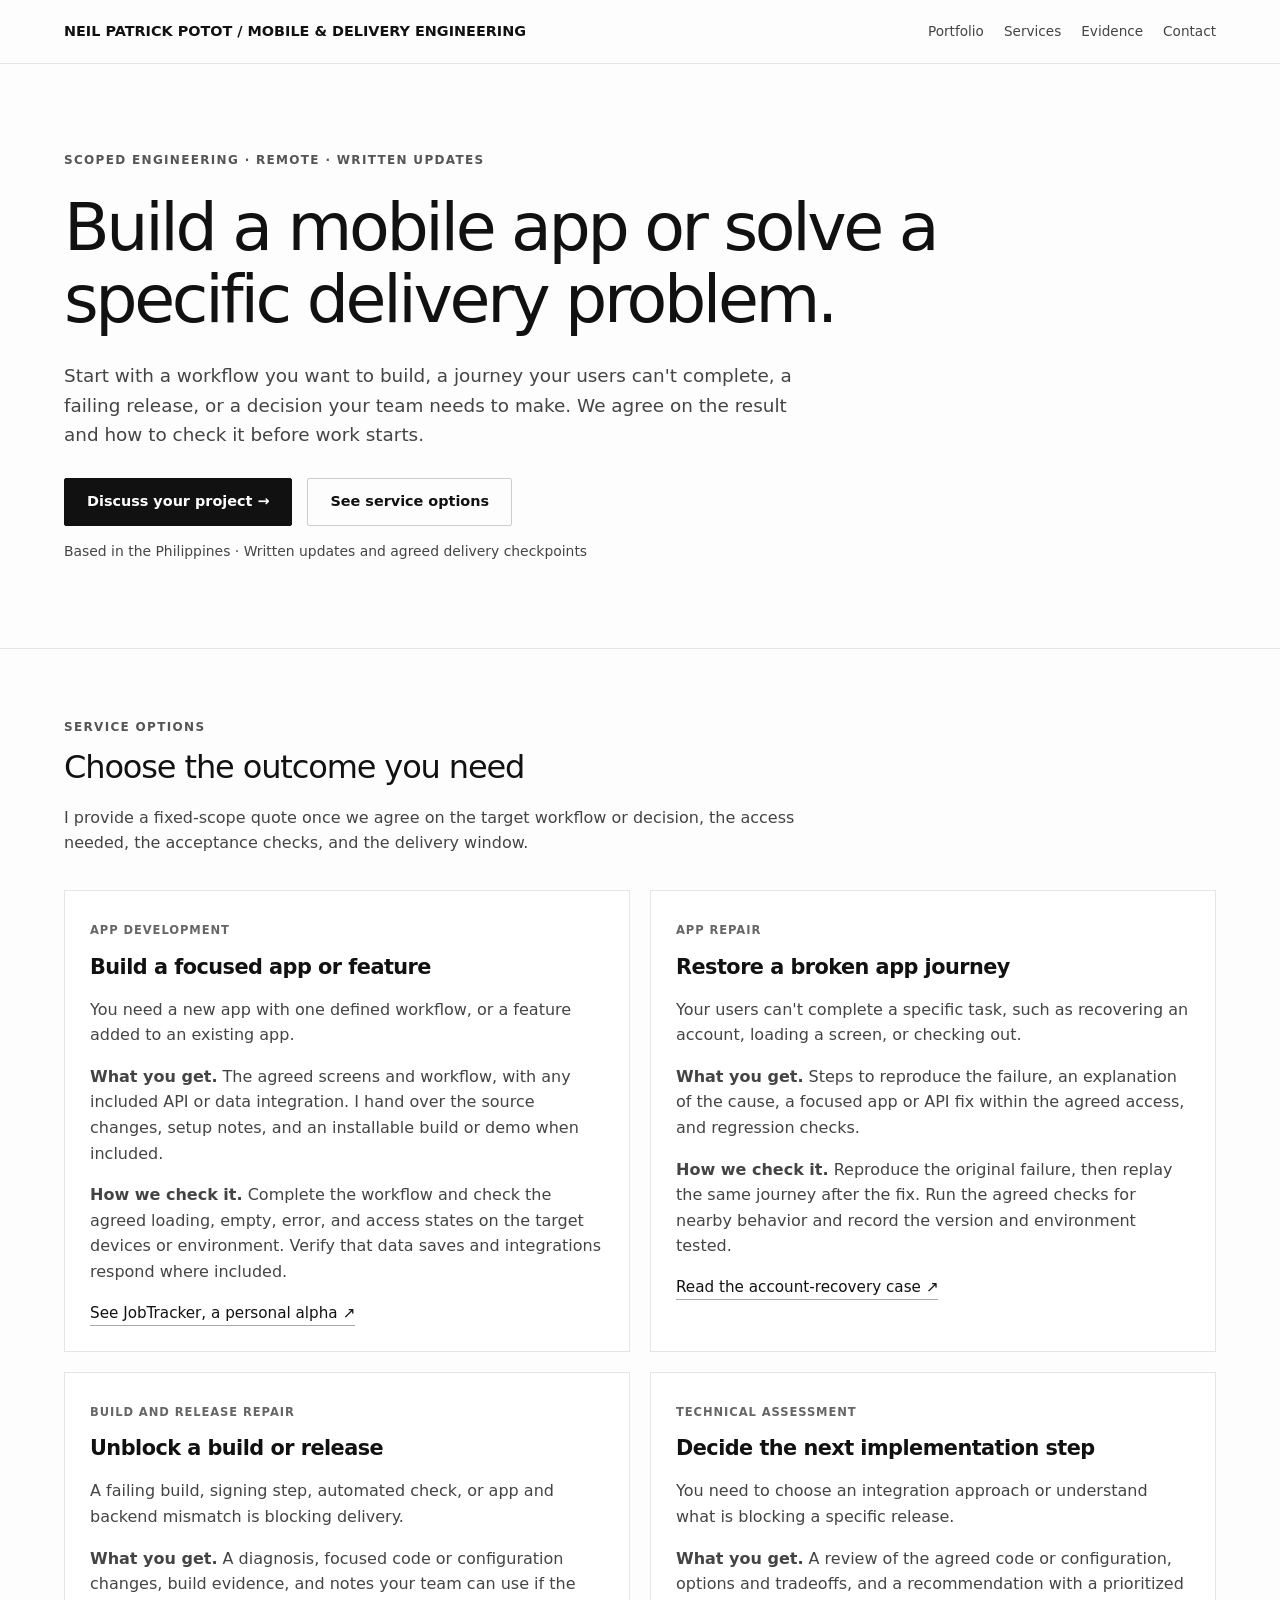
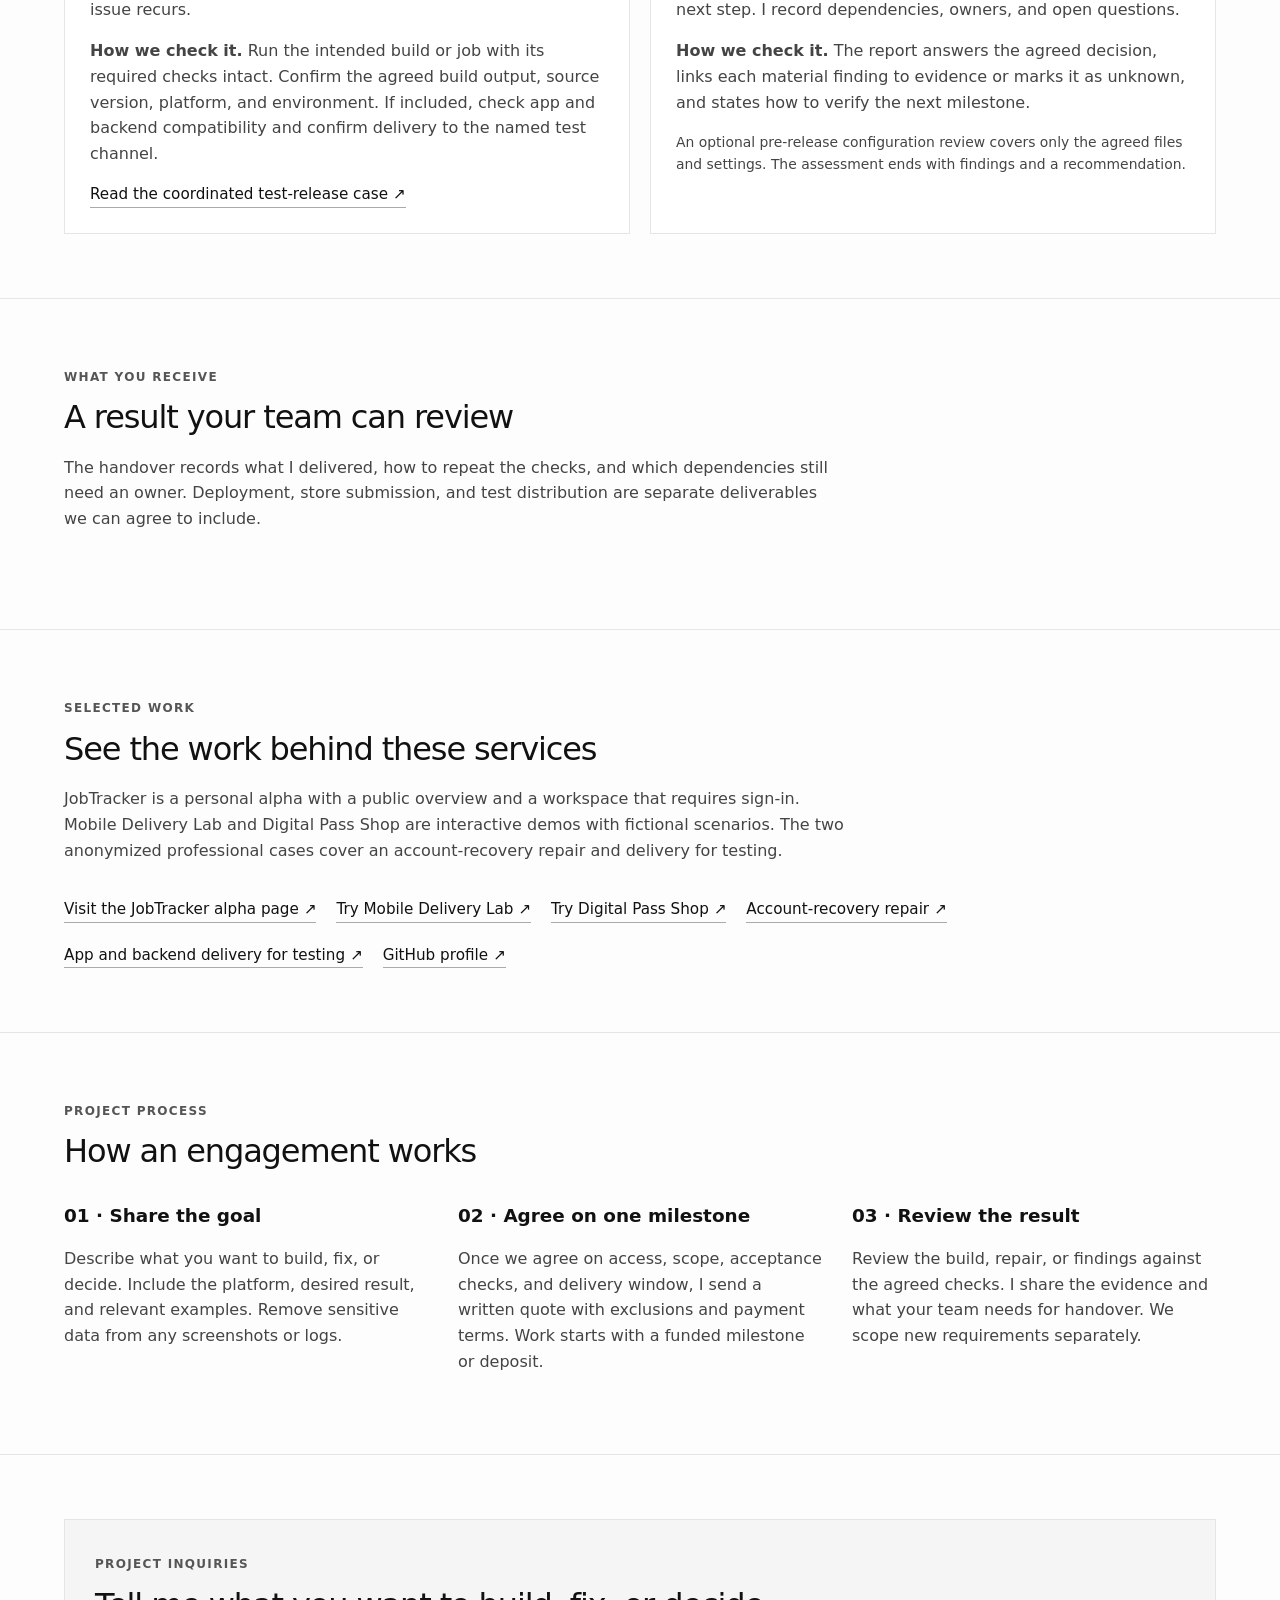
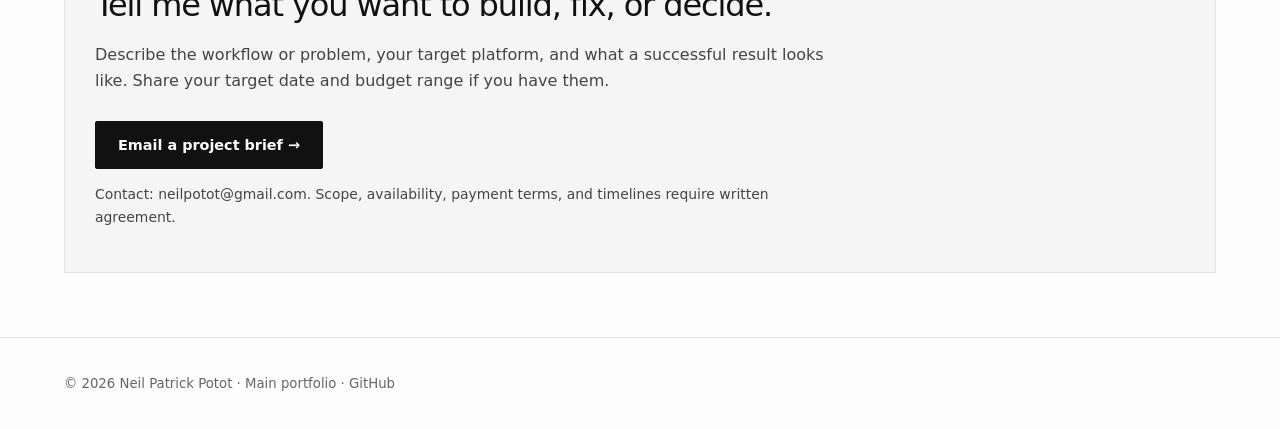
==== commit 6ffb33f7: "feat(portfolio): add digital pass shop demo" ====
--- a/services.html
+++ b/services.html
@@ -98,7 +98,7 @@
 </article>
 </div></div></section>
 <section id="results" class="section"><div class="wrap"><span class="eyebrow">What you receive</span><h2>A result your team can review</h2><p class="lead">The handover records what I delivered, how to repeat the checks, and which dependencies still need an owner. Deployment, store submission, and test distribution are separate deliverables we can agree to include.</p></div></section>
-<section id="proof" class="section"><div class="wrap"><span class="eyebrow">Selected work</span><h2>See the work behind these services</h2><p class="lead">JobTracker is a personal alpha with a public overview and a workspace that requires sign-in. Mobile Delivery Lab is a fictional engineering demonstration. The two anonymized professional cases cover an account-recovery repair and delivery for testing.</p><div class="proof"><a href="https://alpha.tryjobtracker.app">Visit the JobTracker alpha page ↗</a><a href="mobile-delivery-lab/">Try Mobile Delivery Lab ↗</a><a href="index.html#recovery-result">Account-recovery repair ↗</a><a href="index.html#release-result">App and backend delivery for testing ↗</a><a href="https://github.com/Nei1eveN">GitHub profile ↗</a></div></div></section>
+<section id="proof" class="section"><div class="wrap"><span class="eyebrow">Selected work</span><h2>See the work behind these services</h2><p class="lead">JobTracker is a personal alpha with a public overview and a workspace that requires sign-in. Mobile Delivery Lab and Digital Pass Shop are interactive demos with fictional scenarios. The two anonymized professional cases cover an account-recovery repair and delivery for testing.</p><div class="proof"><a href="https://alpha.tryjobtracker.app">Visit the JobTracker alpha page ↗</a><a href="mobile-delivery-lab/">Try Mobile Delivery Lab ↗</a><a href="digital-pass-shop/">Try Digital Pass Shop ↗</a><a href="index.html#recovery-result">Account-recovery repair ↗</a><a href="index.html#release-result">App and backend delivery for testing ↗</a><a href="https://github.com/Nei1eveN">GitHub profile ↗</a></div></div></section>
 <section class="section"><div class="wrap"><span class="eyebrow">Project process</span><h2>How an engagement works</h2><div class="steps"><div><h3>01 · Share the goal</h3><p>Describe what you want to build, fix, or decide. Include the platform, desired result, and relevant examples. Remove sensitive data from any screenshots or logs.</p></div><div><h3>02 · Agree on one milestone</h3><p>Once we agree on access, scope, acceptance checks, and delivery window, I send a written quote with exclusions and payment terms. Work starts with a funded milestone or deposit.</p></div><div><h3>03 · Review the result</h3><p>Review the build, repair, or findings against the agreed checks. I share the evidence and what your team needs for handover. We scope new requirements separately.</p></div></div></div></section>
 <section id="contact" class="section"><div class="wrap"><div class="callout"><span class="eyebrow">Project inquiries</span><h2>Tell me what you want to build, fix, or decide.</h2><p>Describe the workflow or problem, your target platform, and what a successful result looks like. Share your target date and budget range if you have them.</p><div class="buttons"><a class="button" href="mailto:neilpotot@gmail.com?subject=Scoped%20engineering%20project%20inquiry&amp;body=Hi%20Neil%2C%0A%0AWhat%20I%20want%20to%20build%2C%20fix%2C%20or%20decide%3A%20%0APlatform%20or%20stack%2C%20if%20known%3A%20%0AExpected%20result%3A%20%0ATarget%20date%3A%20%0ABudget%20range%3A%20">Email a project brief →</a></div><p class="small">Contact: neilpotot@gmail.com. Scope, availability, payment terms, and timelines require written agreement.</p></div></div></section>
 </main><footer class="footer"><div class="wrap">© 2026 Neil Patrick Potot · <a href="index.html">Main portfolio</a> · <a href="https://github.com/Nei1eveN">GitHub</a></div></footer>
